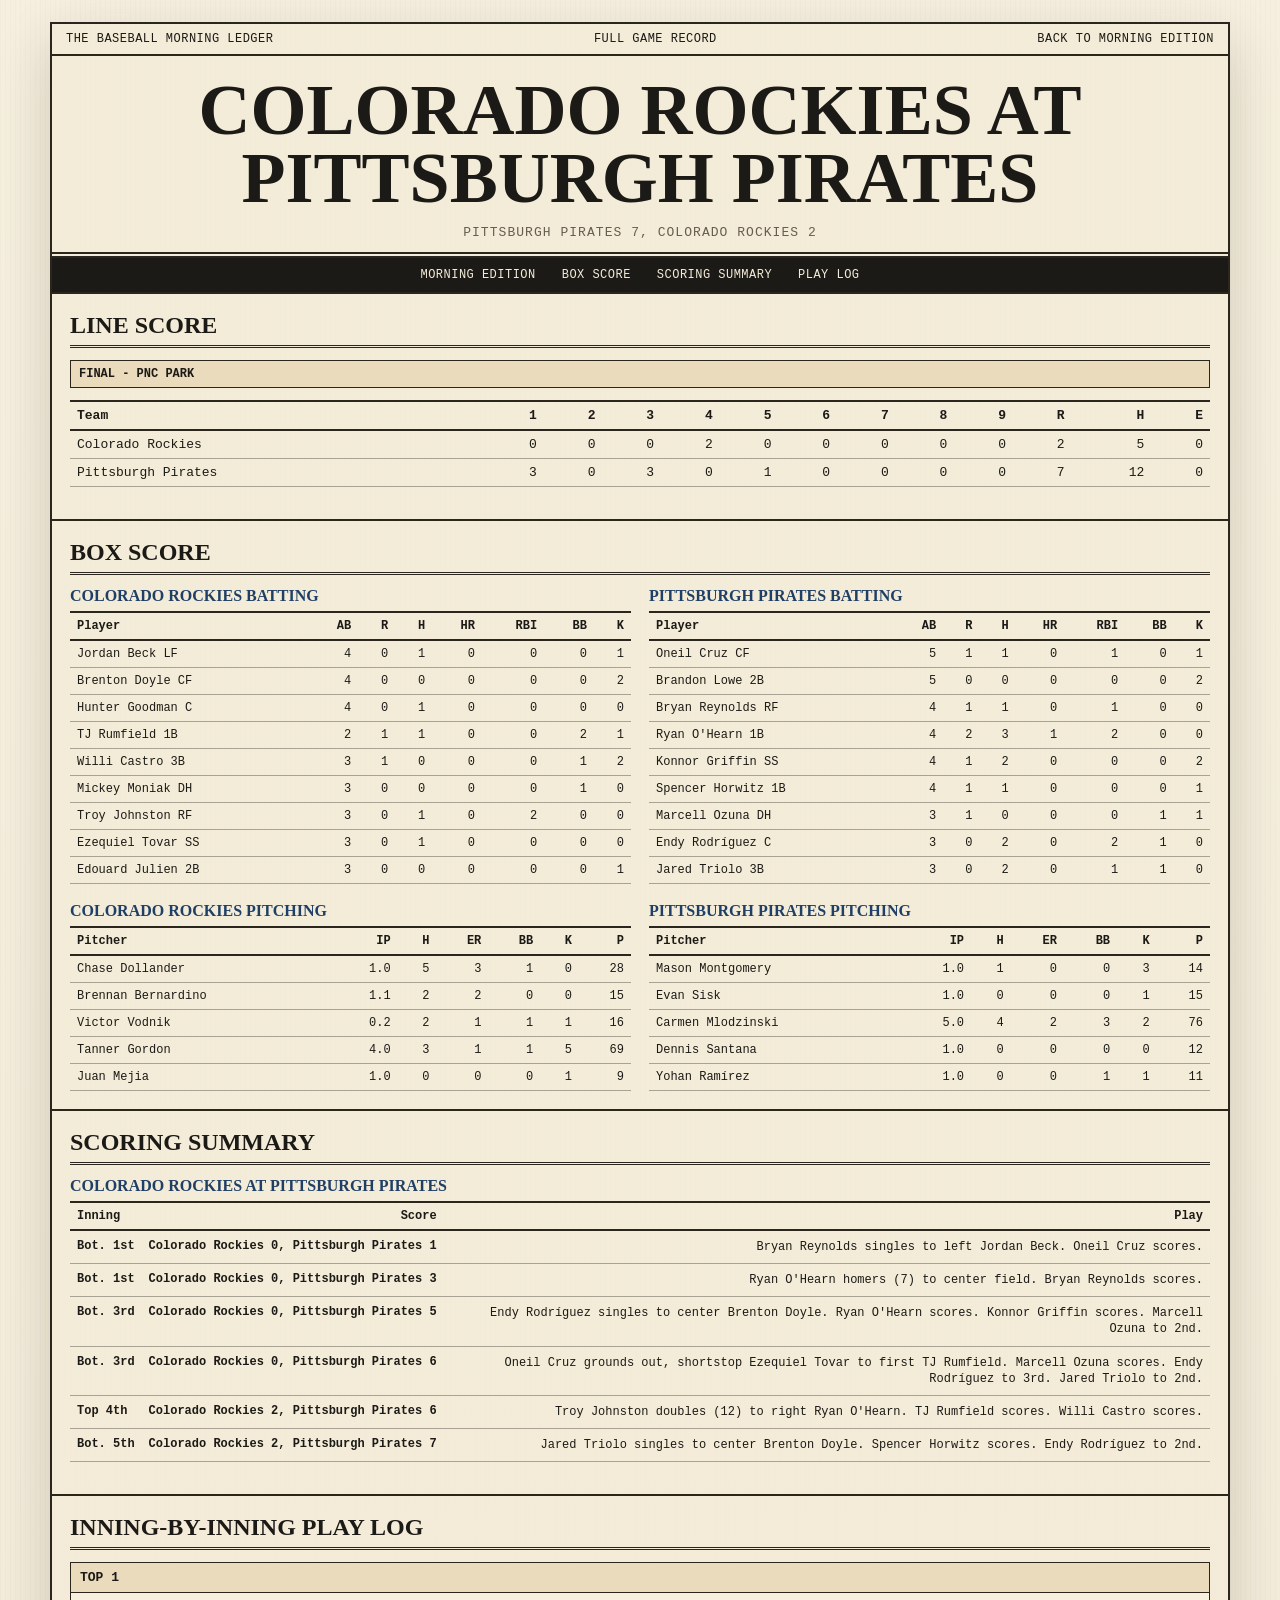
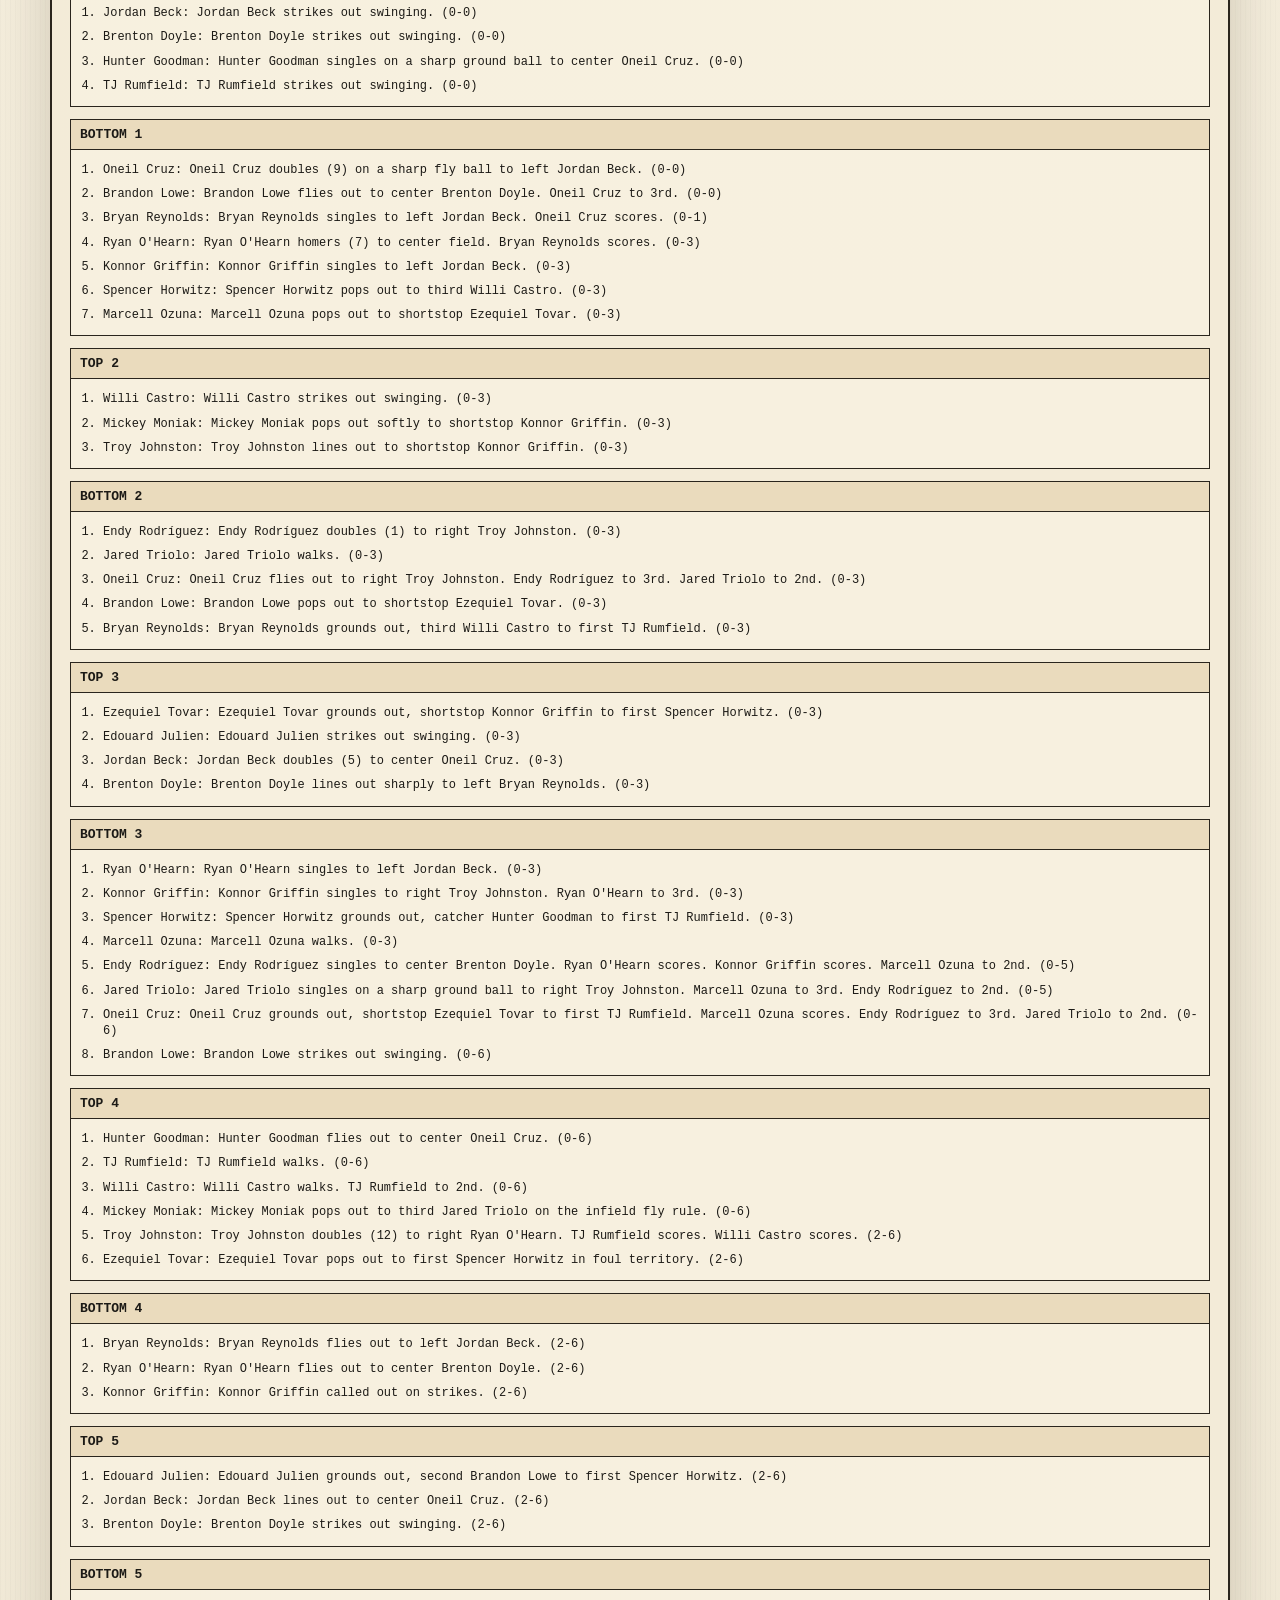
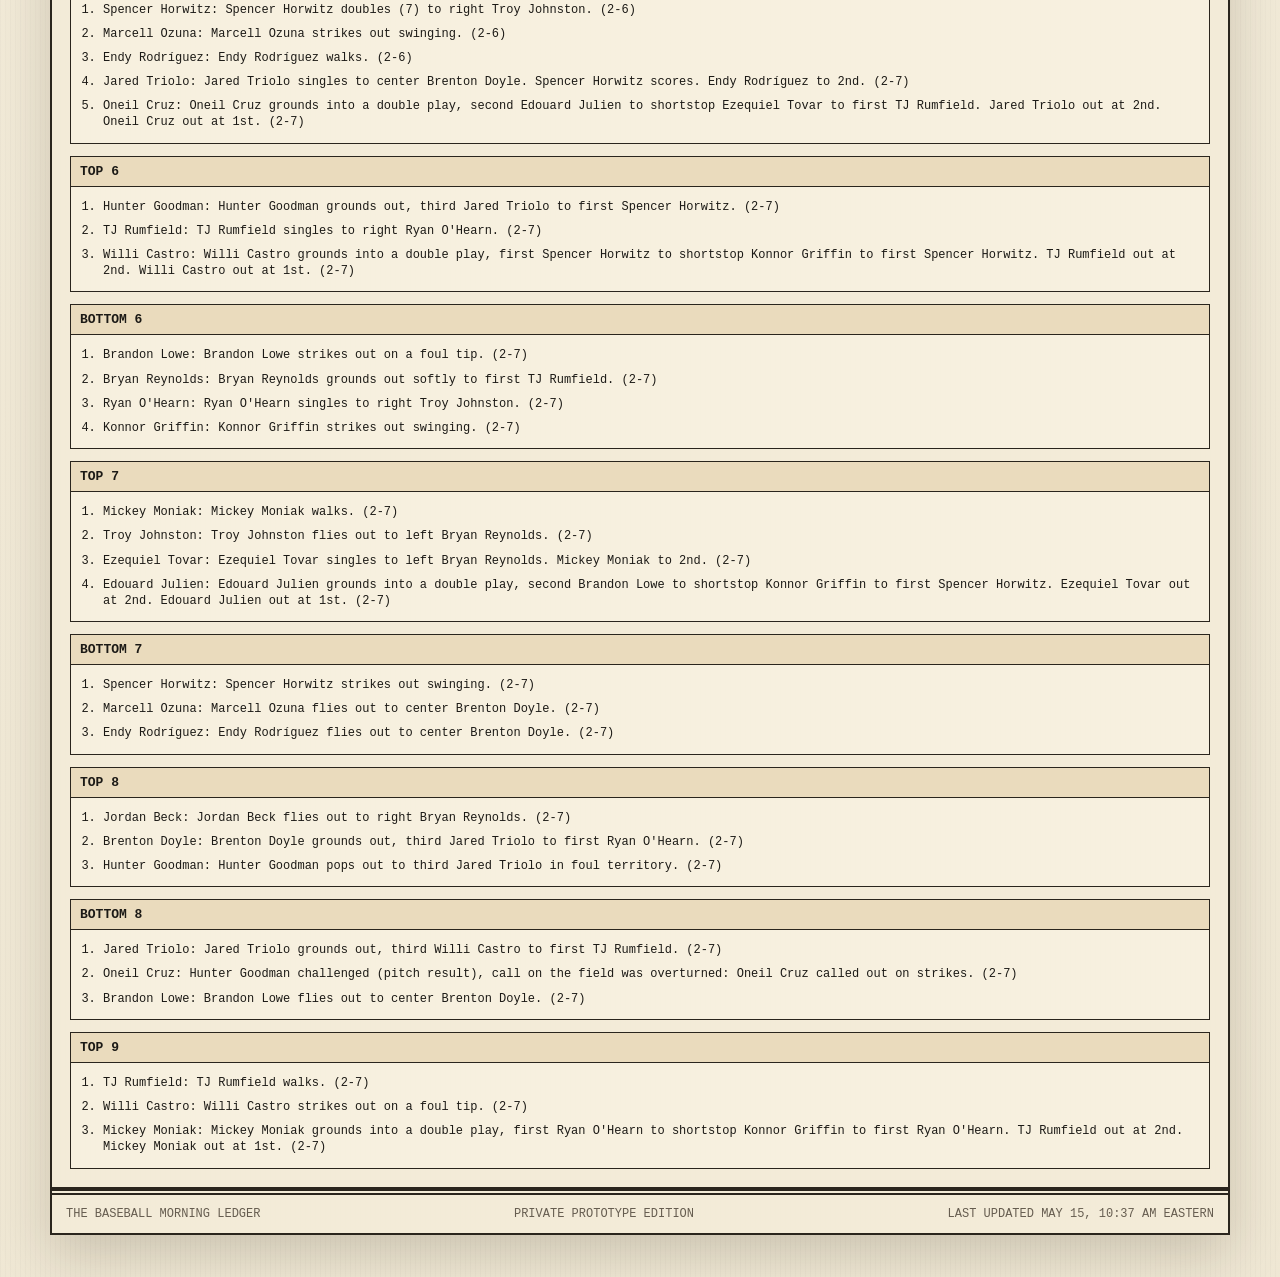
==== game.html @ 2b3b8a4a "Add Netlify publish config Add Netlify publish config" ====
<!doctype html>
<html lang="en">
  <head>
    <meta charset="utf-8">
    <meta name="viewport" content="width=device-width, initial-scale=1">
    <title>Full Game Record - The Baseball Morning Ledger</title>
    <link rel="stylesheet" href="ledger.css">
  </head>
  <body>
    <main id="top" class="page">
      <div class="edition-bar">
        <span>The Baseball Morning Ledger</span>
        <span>Full Game Record</span>
        <span><a href="index.html">Back To Morning Edition</a></span>
      </div>

      <header class="masthead">
        <h1 id="game-title">Full Game Record</h1>
        <div class="tagline">
          <span id="game-subtitle">Full box score and scoring log</span>
        </div>
      </header>

      <nav class="nav" aria-label="Game navigation">
        <a href="index.html">Morning Edition</a>
        <a href="#box-score">Box Score</a>
        <a href="#scoring-summary">Scoring Summary</a>
        <a href="#play-log">Play Log</a>
      </nav>

      <section class="scoreboard-section">
        <h2 class="section-title">Line Score</h2>
        <p id="game-status" class="selected-game-label">Loading game...</p>
        <table id="game-line-score" class="line-score" aria-label="Game line score"></table>
      </section>

      <div class="content-grid">
        <section id="box-score">
          <h2 class="section-title">Box Score</h2>
          <div class="team-box-grid">
            <table id="game-away-batting" class="data-table"></table>
            <table id="game-home-batting" class="data-table"></table>
            <table id="game-away-pitching" class="data-table"></table>
            <table id="game-home-pitching" class="data-table"></table>
          </div>
        </section>
      </div>

      <div class="morning-grid">
        <section class="full-span">
          <h2 id="scoring-summary" class="section-title">Scoring Summary</h2>
          <table id="game-scoring-summary" class="data-table scoring-log"></table>
        </section>
      </div>

      <div class="morning-grid">
        <section class="full-span">
          <h2 id="play-log" class="section-title">Inning-By-Inning Play Log</h2>
          <div id="game-play-log" class="play-log"></div>
        </section>
      </div>

      <footer class="footer">
        <span>The Baseball Morning Ledger</span>
        <span>Private prototype edition</span>
        <span id="last-updated">No official league affiliation</span>
      </footer>
    </main>

    <script src="data/yesterday-data.js"></script>
    <script src="game-ledger.js"></script>
  </body>
</html>
---- ledger.css ----
:root {
  --paper: #f4ecd8;
  --paper-deep: #eadbbd;
  --ink: #1c1a16;
  --muted: #665d50;
  --rule: #2a251d;
  --red: #9b2d22;
  --blue: #1f3f66;
}

* {
  box-sizing: border-box;
}

body {
  margin: 0;
  color: var(--ink);
  background:
    linear-gradient(rgba(255,255,255,0.18), rgba(0,0,0,0.02)),
    repeating-linear-gradient(90deg, rgba(0,0,0,0.018) 0 1px, transparent 1px 5px),
    var(--paper);
  font-family: Georgia, "Times New Roman", serif;
}

a {
  color: inherit;
  text-decoration: none;
}

.page {
  width: min(1180px, calc(100% - 28px));
  margin: 22px auto 42px;
  border: 2px solid var(--rule);
  background: rgba(244, 236, 216, 0.92);
  box-shadow: 0 20px 50px rgba(38, 28, 13, 0.18);
}

.edition-bar,
.nav {
  display: flex;
  justify-content: space-between;
  gap: 12px;
  padding: 8px 14px;
  border-bottom: 2px solid var(--rule);
  font-family: "Courier New", monospace;
  font-size: 12px;
  letter-spacing: 0.04em;
  text-transform: uppercase;
}

.masthead {
  padding: 20px 16px 12px;
  text-align: center;
  border-bottom: 6px double var(--rule);
}

h1 {
  margin: 0;
  font-size: clamp(34px, 6vw, 72px);
  line-height: 0.95;
  letter-spacing: 0;
  text-transform: uppercase;
}

.tagline {
  display: flex;
  justify-content: center;
  margin-top: 12px;
  color: var(--muted);
  font-family: "Courier New", monospace;
  font-size: 13px;
  letter-spacing: 0.08em;
  text-transform: uppercase;
}

.nav {
  justify-content: center;
  flex-wrap: wrap;
  background: var(--ink);
  color: var(--paper);
}

.nav a {
  padding: 2px 7px;
}

.scoreboard-section,
.content-grid,
.morning-grid {
  padding: 18px;
  border-bottom: 2px solid var(--rule);
}

.content-grid,
.morning-grid {
  display: grid;
  grid-template-columns: 1fr;
  gap: 18px;
}

.team-box-grid {
  display: grid;
  grid-template-columns: 1fr 1fr;
  gap: 18px;
  align-items: start;
}

.team-box-grid .data-table {
  margin-bottom: 0;
  min-width: 0;
}

.full-span {
  grid-column: 1 / -1;
}

.section-title {
  margin: 0 0 12px;
  padding-bottom: 6px;
  border-bottom: 3px double var(--rule);
  font-size: 24px;
  text-transform: uppercase;
}

.selected-game-label {
  margin: 0 0 12px;
  padding: 6px 8px;
  border: 1px solid var(--rule);
  background: var(--paper-deep);
  font-family: "Courier New", monospace;
  font-size: 12px;
  font-weight: 700;
  text-transform: uppercase;
}

.line-score,
.data-table {
  width: 100%;
  border-collapse: collapse;
  margin: 0 0 14px;
  font-family: "Courier New", monospace;
  font-size: 12px;
}

.line-score {
  font-size: 13px;
}

th,
td {
  padding: 6px 7px;
  border-bottom: 1px solid rgba(28, 26, 22, 0.35);
  text-align: right;
  white-space: nowrap;
}

th:first-child,
td:first-child {
  text-align: left;
}

th {
  border-top: 2px solid var(--rule);
  border-bottom: 2px solid var(--rule);
  font-weight: 700;
}

.data-table caption {
  padding: 0 0 6px;
  text-align: left;
  color: var(--blue);
  font-family: Georgia, "Times New Roman", serif;
  font-size: 16px;
  font-weight: 700;
  text-transform: uppercase;
}

.summary-play {
  line-height: 1.35;
  white-space: normal;
}

.scoring-log td {
  vertical-align: top;
  padding-top: 8px;
  padding-bottom: 8px;
}

.scoring-log td:first-child,
.scoring-log td:nth-child(2) {
  font-weight: 700;
}

.play-log {
  display: grid;
  gap: 12px;
}

.play-half {
  border: 1px solid var(--rule);
  background: rgba(255, 251, 239, 0.28);
}

.play-half h3 {
  margin: 0;
  padding: 7px 9px;
  border-bottom: 1px solid var(--rule);
  background: var(--paper-deep);
  font-family: "Courier New", monospace;
  font-size: 13px;
  text-transform: uppercase;
}

.play-half ol {
  margin: 0;
  padding: 8px 8px 8px 32px;
  font-family: "Courier New", monospace;
  font-size: 12px;
}

.play-half li {
  padding: 4px 0;
  line-height: 1.35;
  white-space: normal;
}

.footer {
  display: flex;
  justify-content: space-between;
  gap: 12px;
  padding: 12px 14px;
  border-top: 6px double var(--rule);
  color: var(--muted);
  font-family: "Courier New", monospace;
  font-size: 12px;
  text-transform: uppercase;
}

.leader-controls {
  display: flex;
  gap: 18px;
  margin-bottom: 12px;
  border-bottom: 2px solid var(--rule);
  font-family: "Courier New", monospace;
  text-transform: uppercase;
}

.leader-tab,
.sortable-heading {
  appearance: none;
  border: 0;
  background: transparent;
  color: inherit;
  font: inherit;
  cursor: pointer;
}

.leader-tab {
  padding: 0 0 6px;
  color: var(--muted);
  font-weight: 700;
}

.leader-tab.active {
  color: var(--ink);
  border-bottom: 4px solid var(--rule);
}

.sortable-heading {
  width: 100%;
  padding: 0;
  text-align: inherit;
  font-weight: 700;
}

.leader-tab:hover,
.leader-tab:focus-visible,
.sortable-heading:hover,
.sortable-heading:focus-visible {
  color: var(--red);
  outline: 0;
}

@media (max-width: 560px) {
  .page {
    width: calc(100% - 14px);
    margin-top: 8px;
  }

  .edition-bar,
  .footer {
    flex-direction: column;
  }

  th,
  td {
    padding: 5px 4px;
    font-size: 10px;
  }

  .team-box-grid {
    grid-template-columns: 1fr;
  }
}
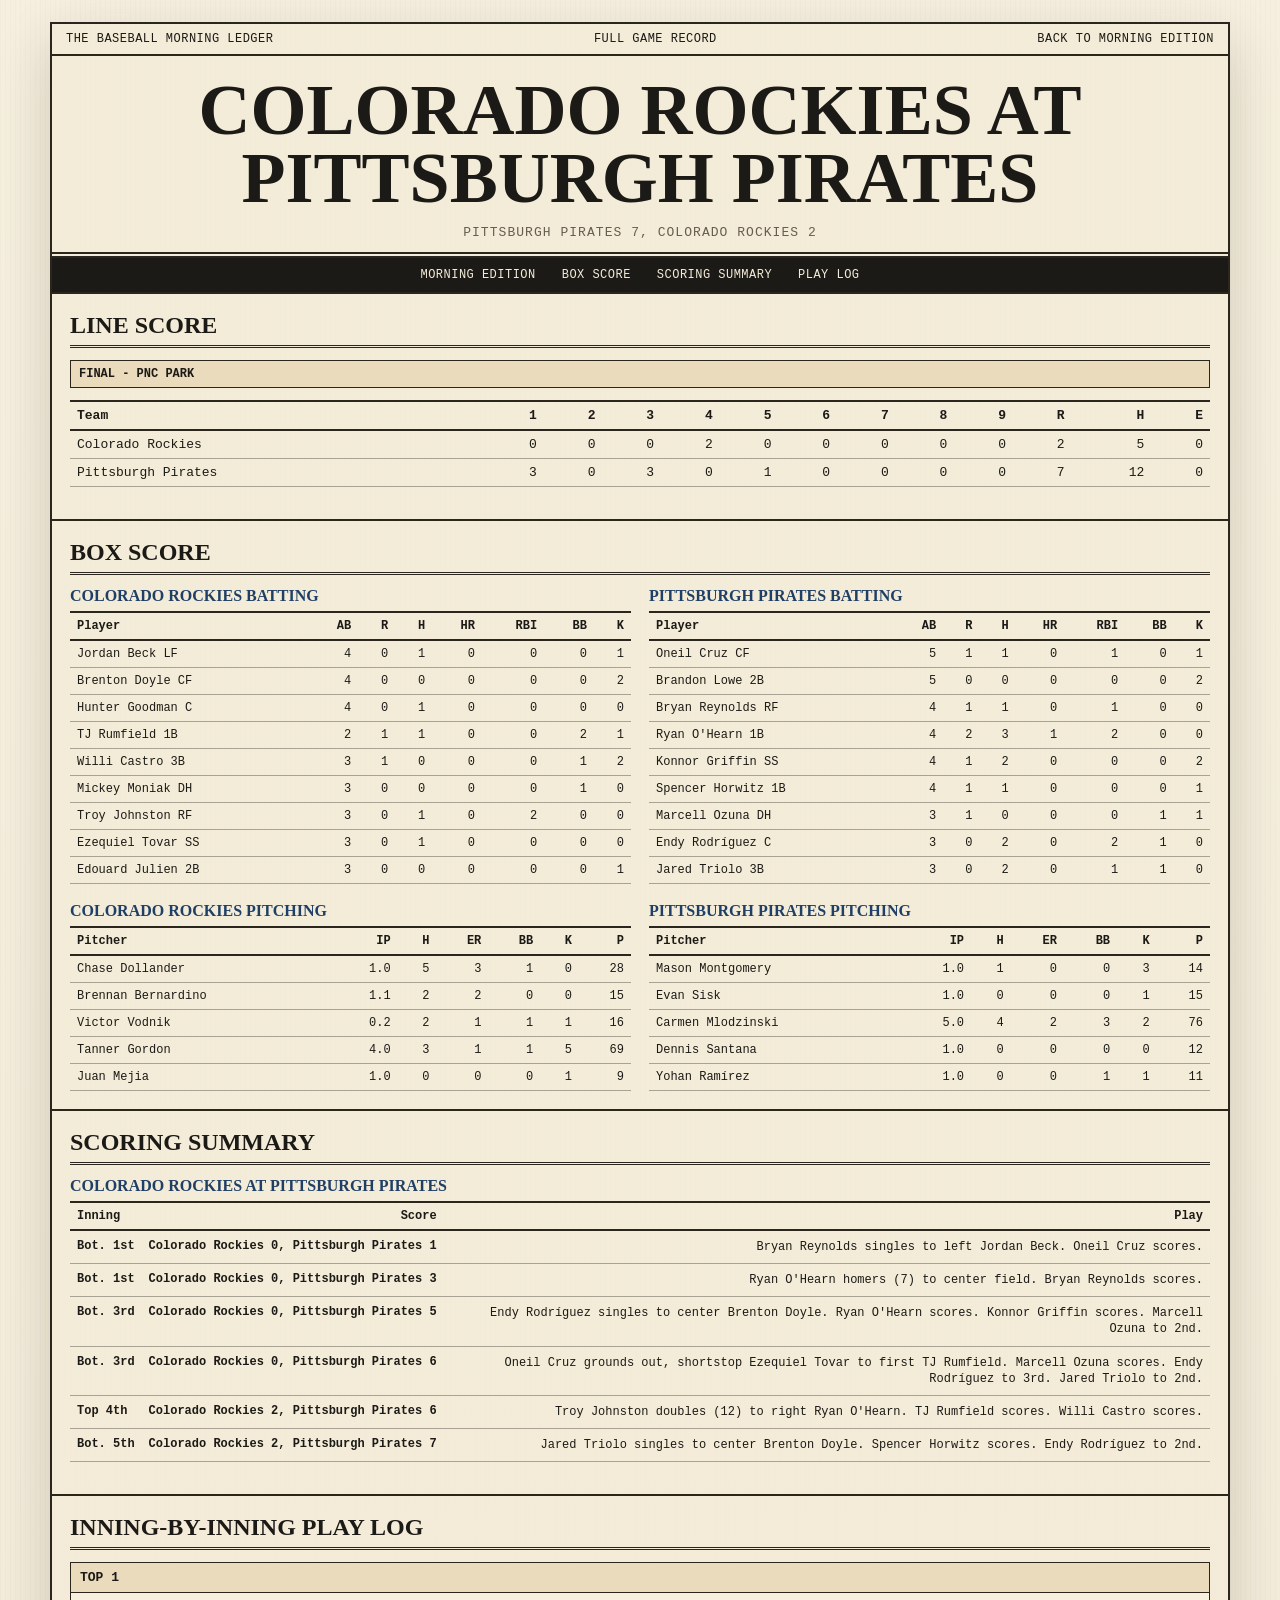
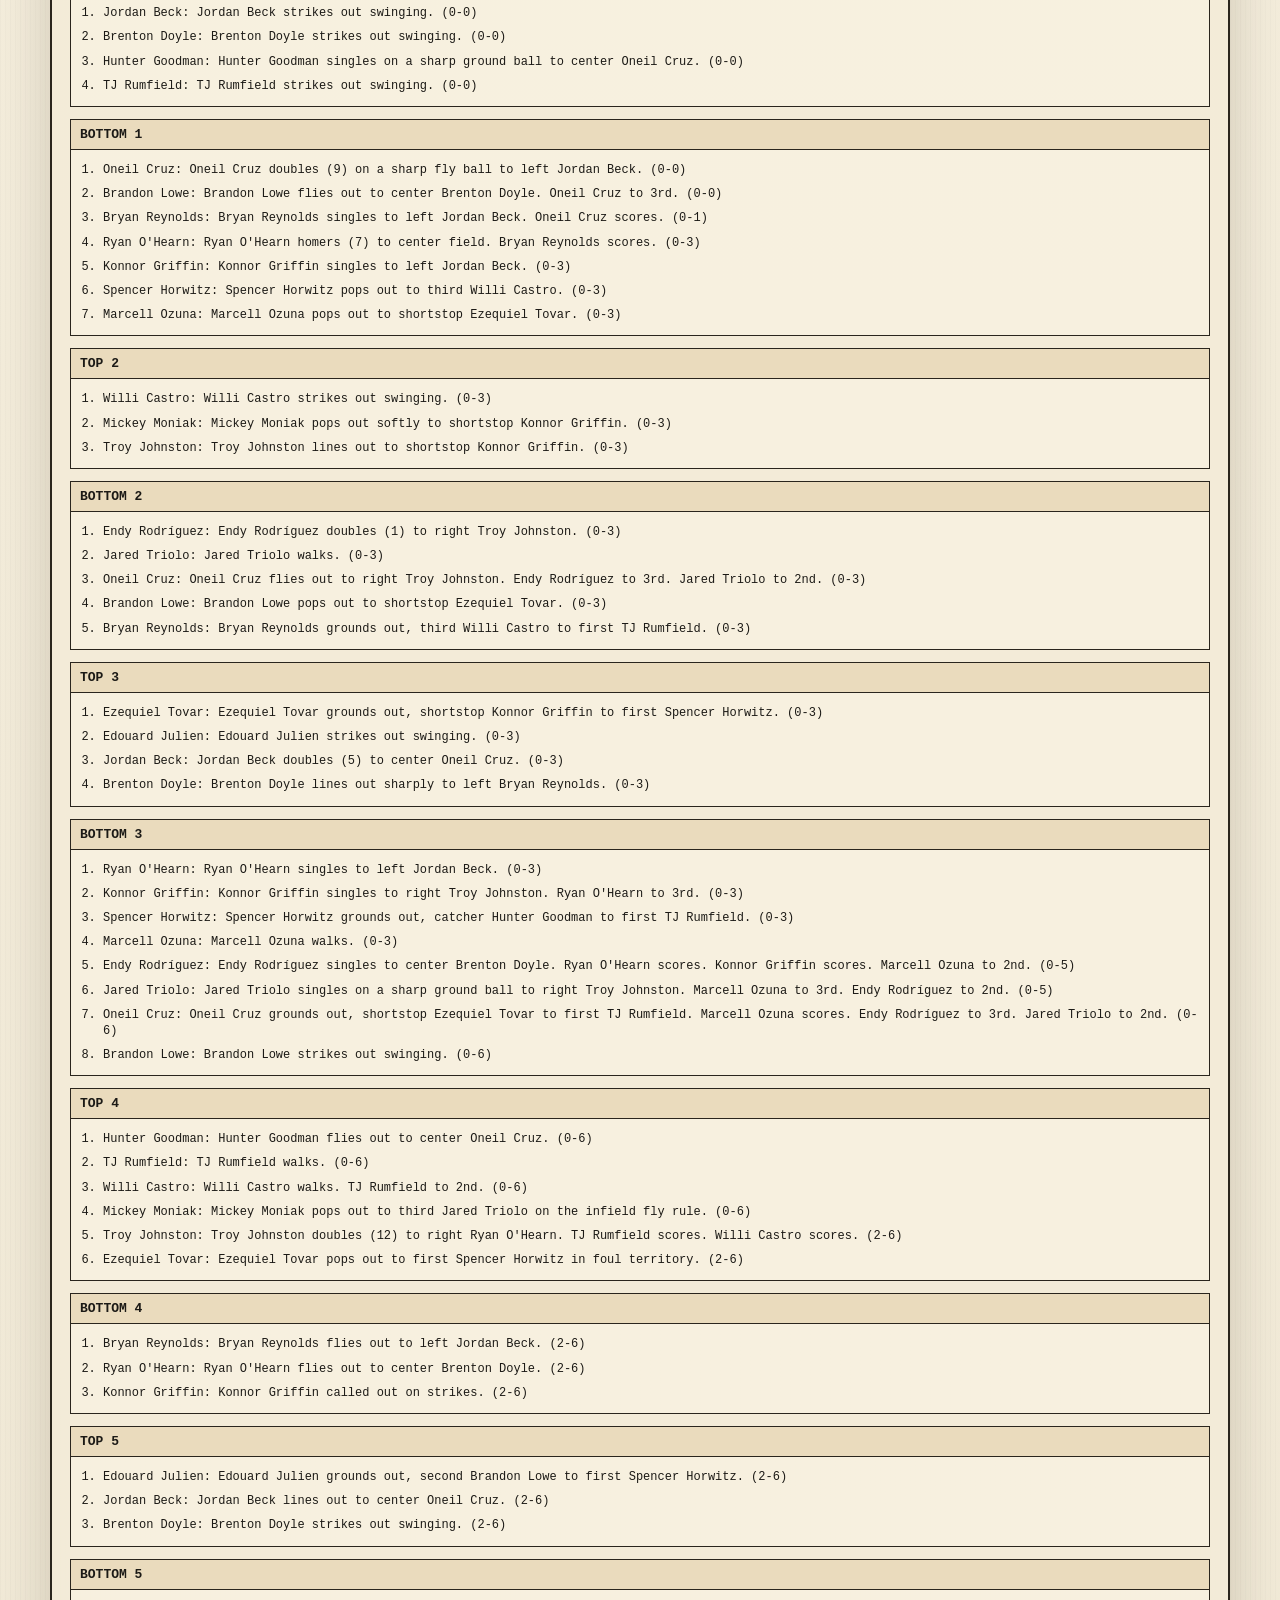
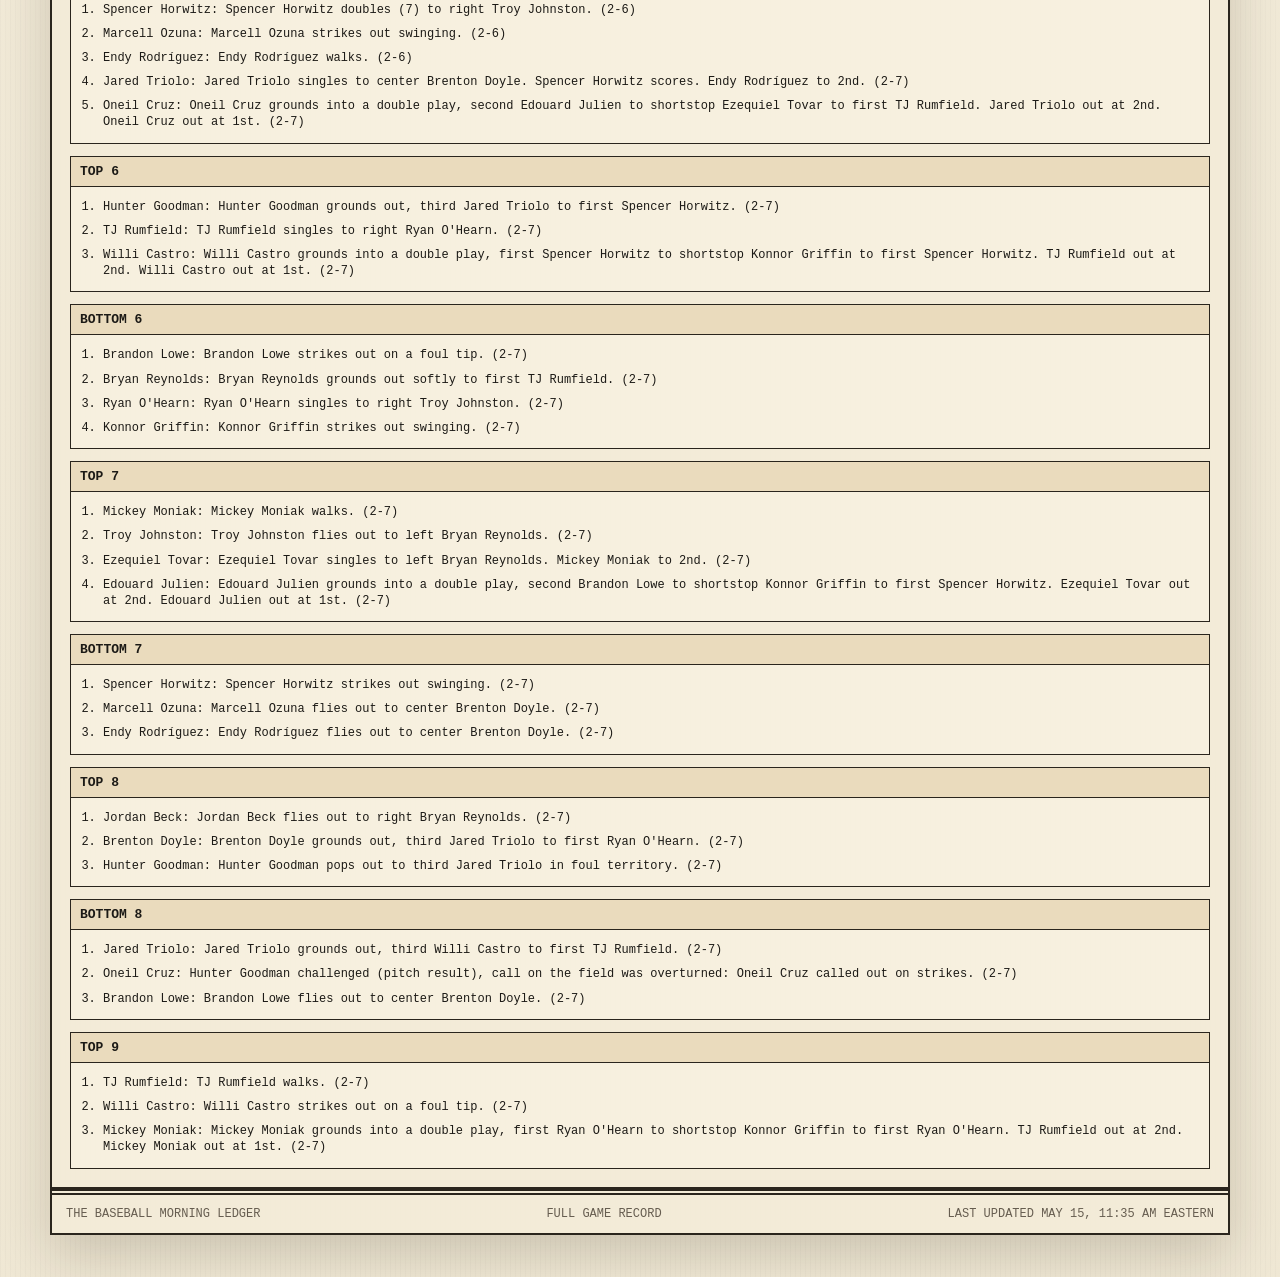
==== commit 0a42b66a: "Clean up public site labels" ====
--- a/game.html
+++ b/game.html
@@ -62,7 +62,7 @@
 
       <footer class="footer">
         <span>The Baseball Morning Ledger</span>
-        <span>Private prototype edition</span>
+        <span>Full Game Record</span>
         <span id="last-updated">No official league affiliation</span>
       </footer>
     </main>
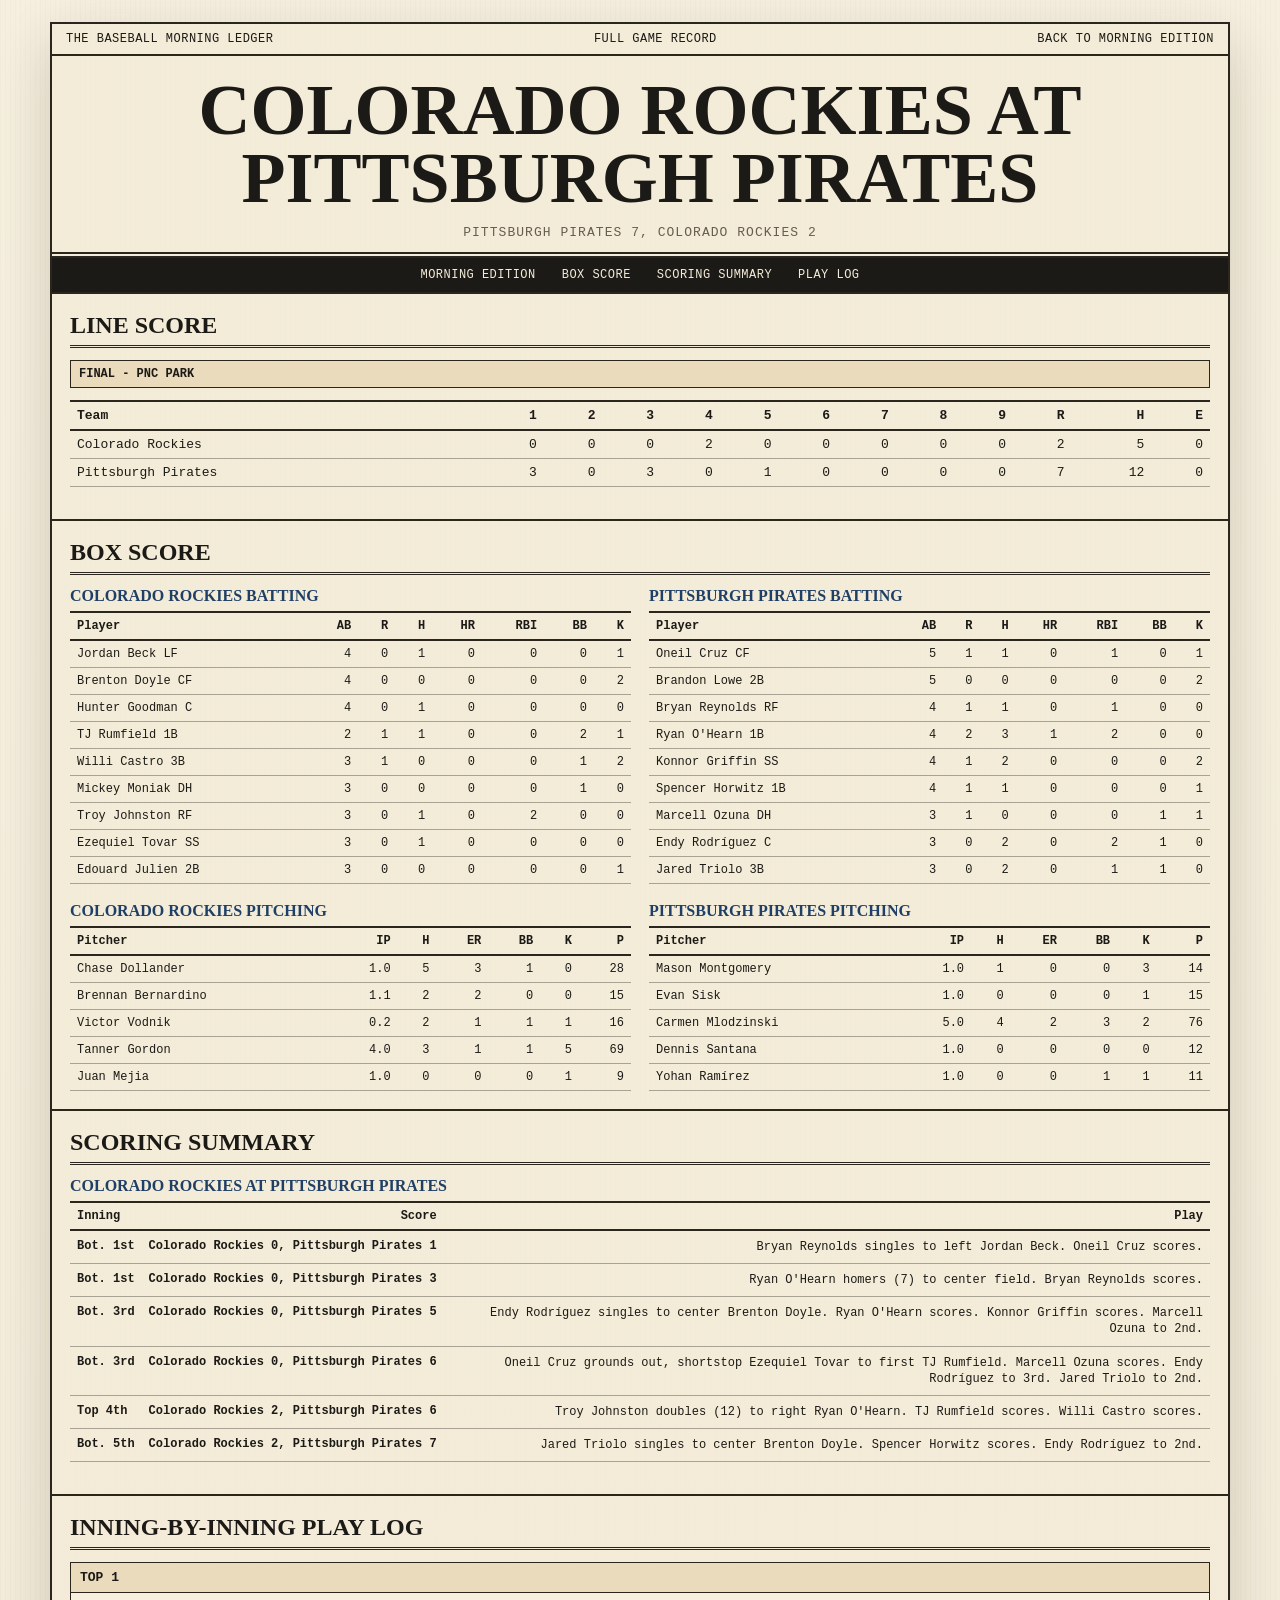
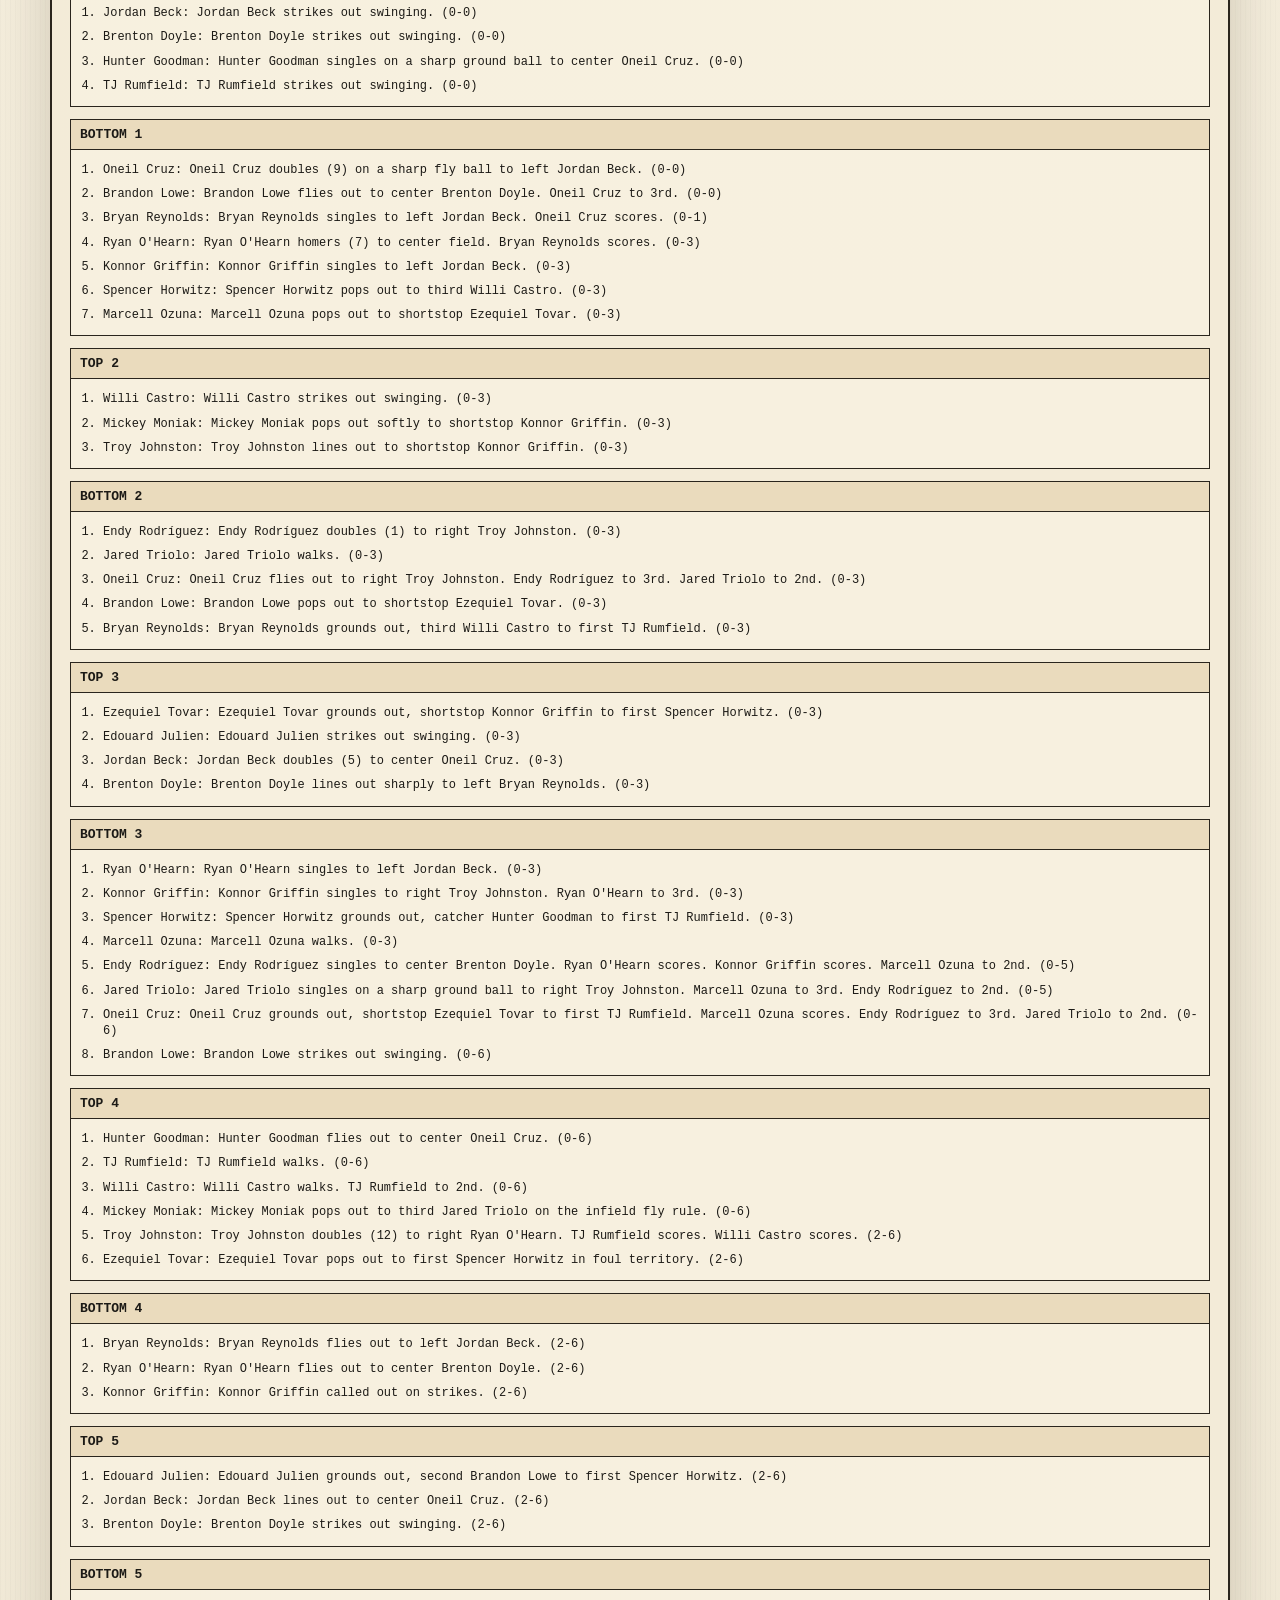
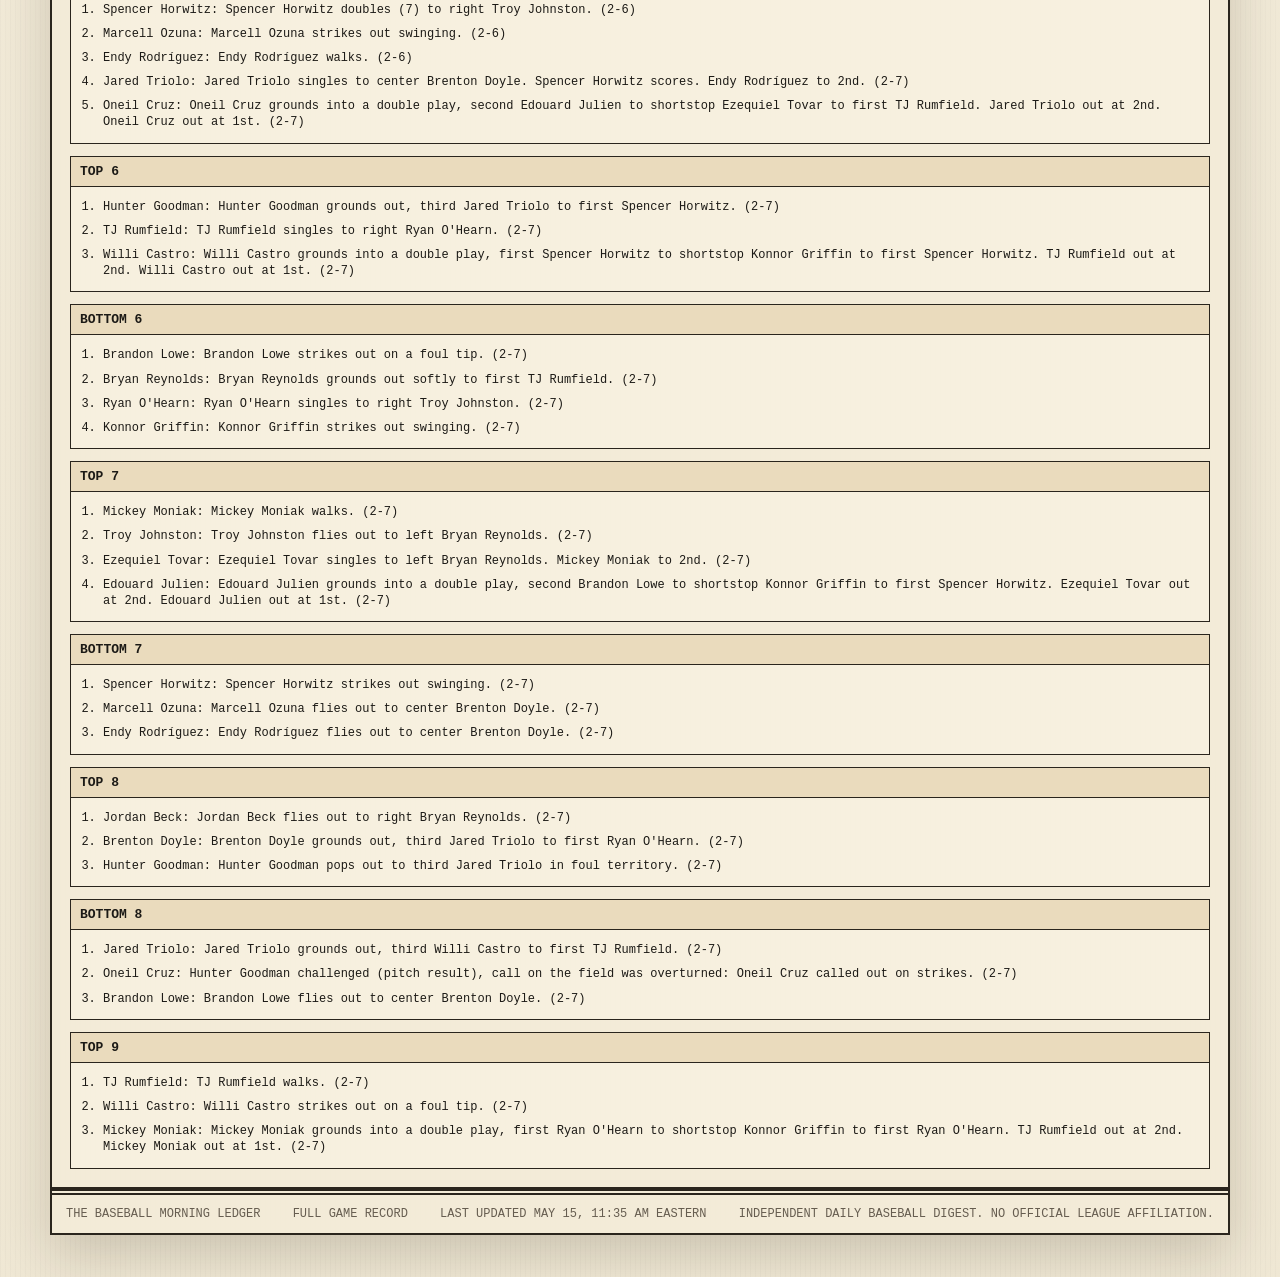
==== commit acb6cb8b: "Add independent footer note" ====
--- a/game.html
+++ b/game.html
@@ -4,6 +4,11 @@
     <meta charset="utf-8">
     <meta name="viewport" content="width=device-width, initial-scale=1">
     <title>Full Game Record - The Baseball Morning Ledger</title>
+    <meta name="description" content="Full game record with line score, box score, scoring summary, and inning-by-inning play log.">
+    <meta property="og:title" content="Full Game Record - The Baseball Morning Ledger">
+    <meta property="og:description" content="Line score, box score, scoring summary, and inning-by-inning play log.">
+    <meta property="og:type" content="website">
+    <link rel="icon" href="favicon.svg" type="image/svg+xml">
     <link rel="stylesheet" href="ledger.css">
   </head>
   <body>
@@ -64,6 +69,7 @@
         <span>The Baseball Morning Ledger</span>
         <span>Full Game Record</span>
         <span id="last-updated">No official league affiliation</span>
+        <span>Independent daily baseball digest. No official league affiliation.</span>
       </footer>
     </main>
 
--- a/ledger.css
+++ b/ledger.css
@@ -226,6 +226,7 @@
 
 .footer {
   display: flex;
+  flex-wrap: wrap;
   justify-content: space-between;
   gap: 12px;
   padding: 12px 14px;
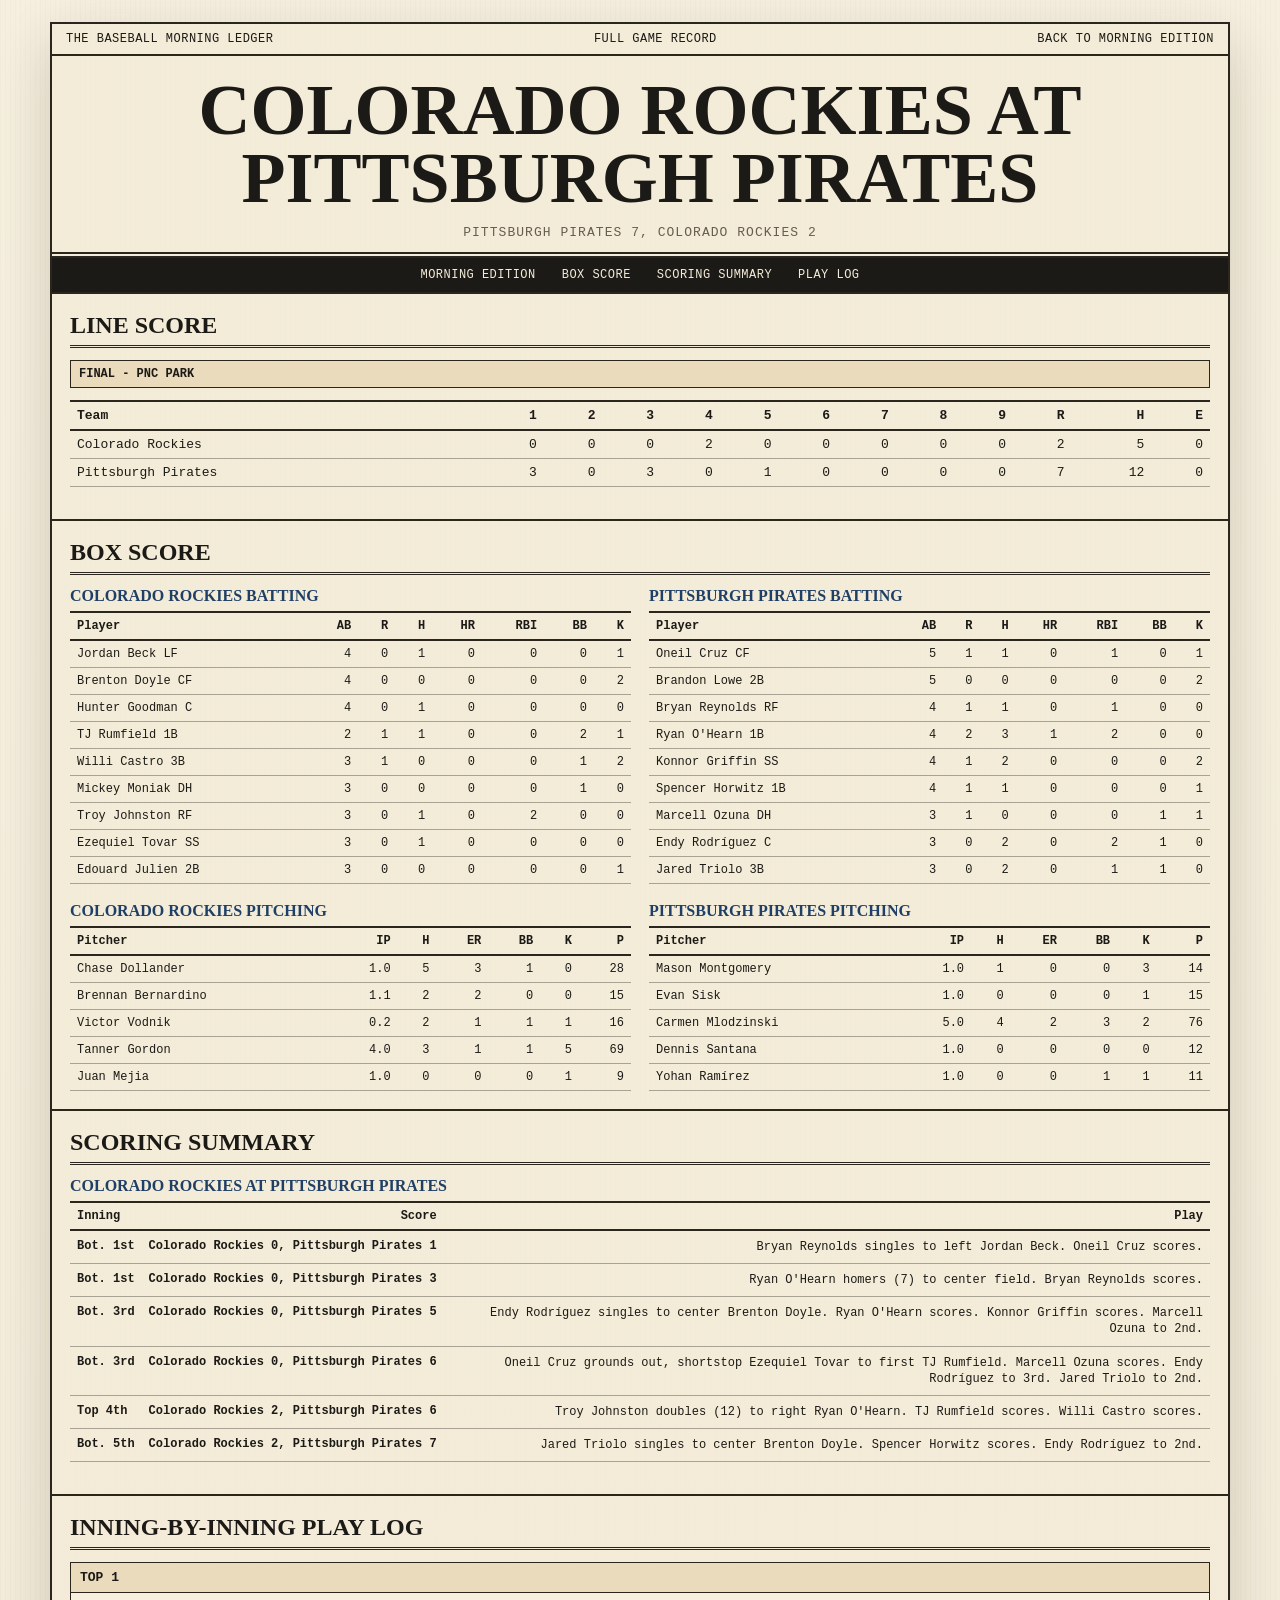
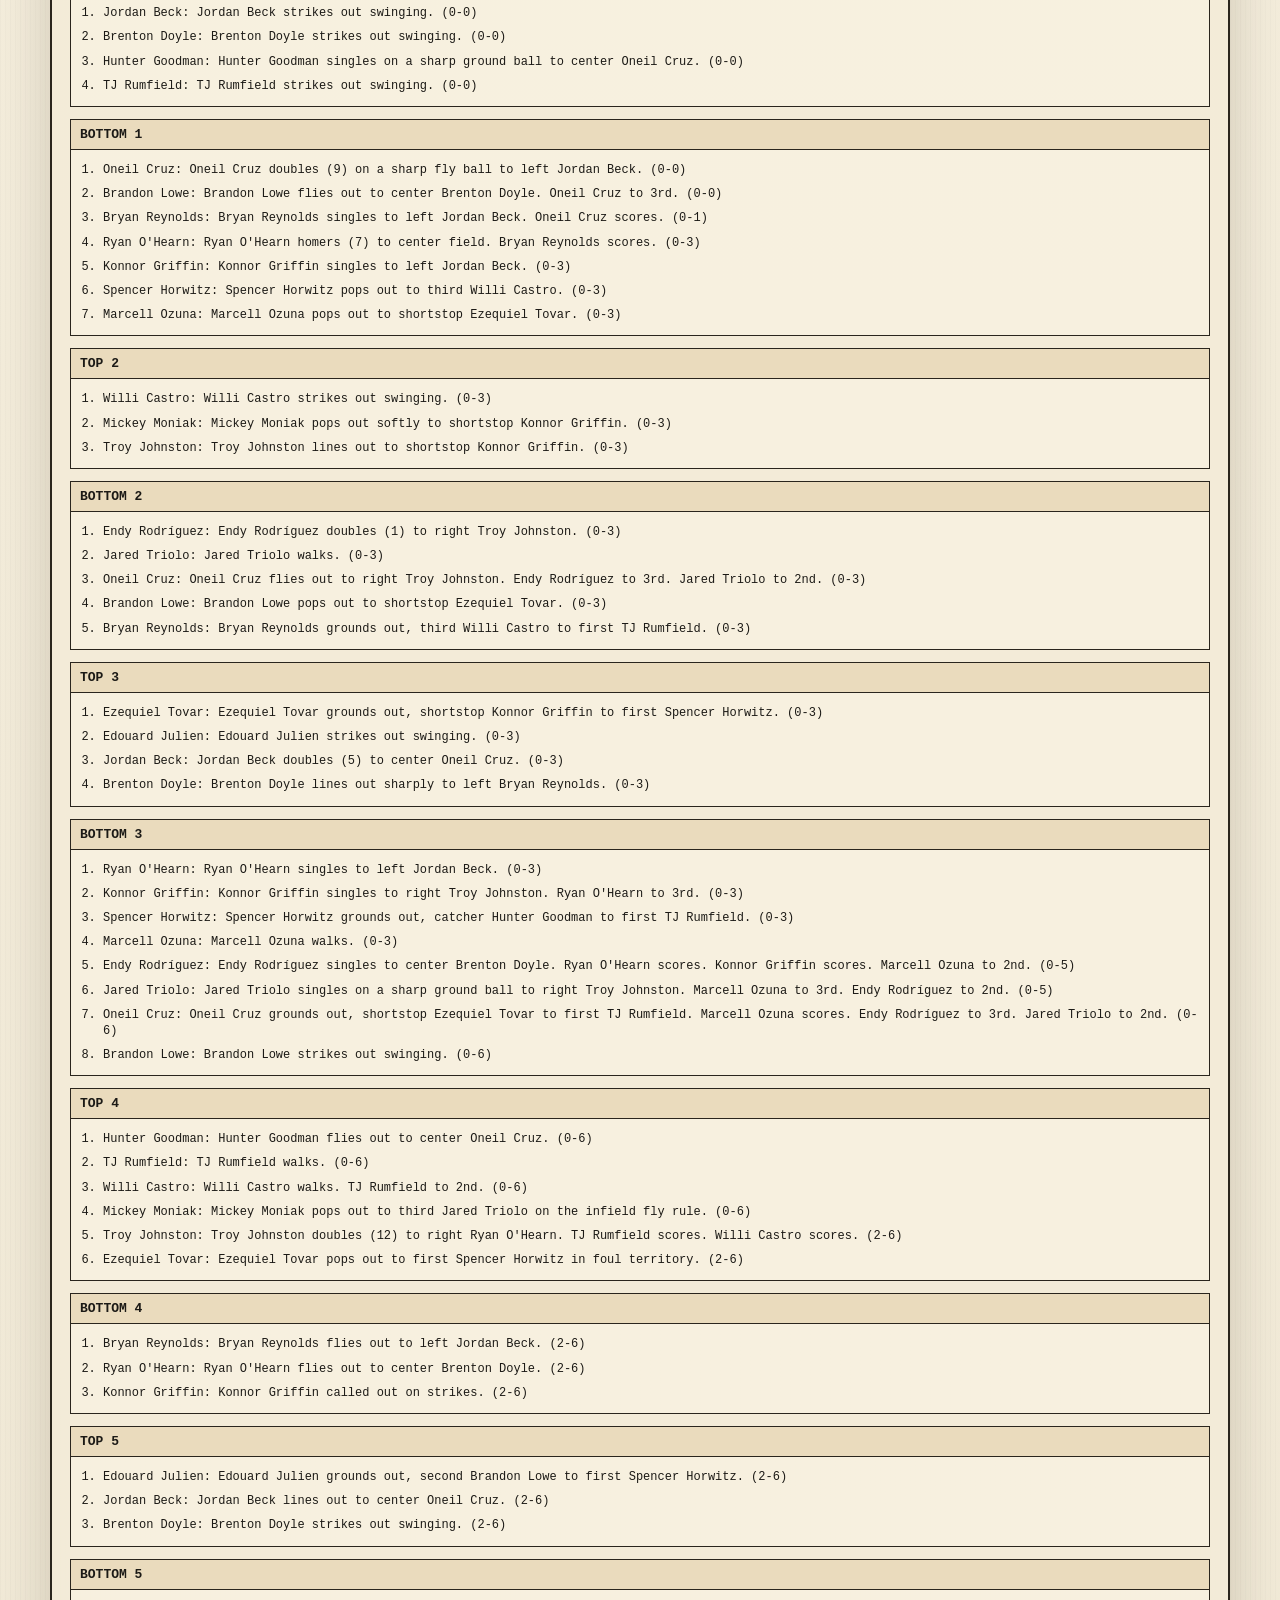
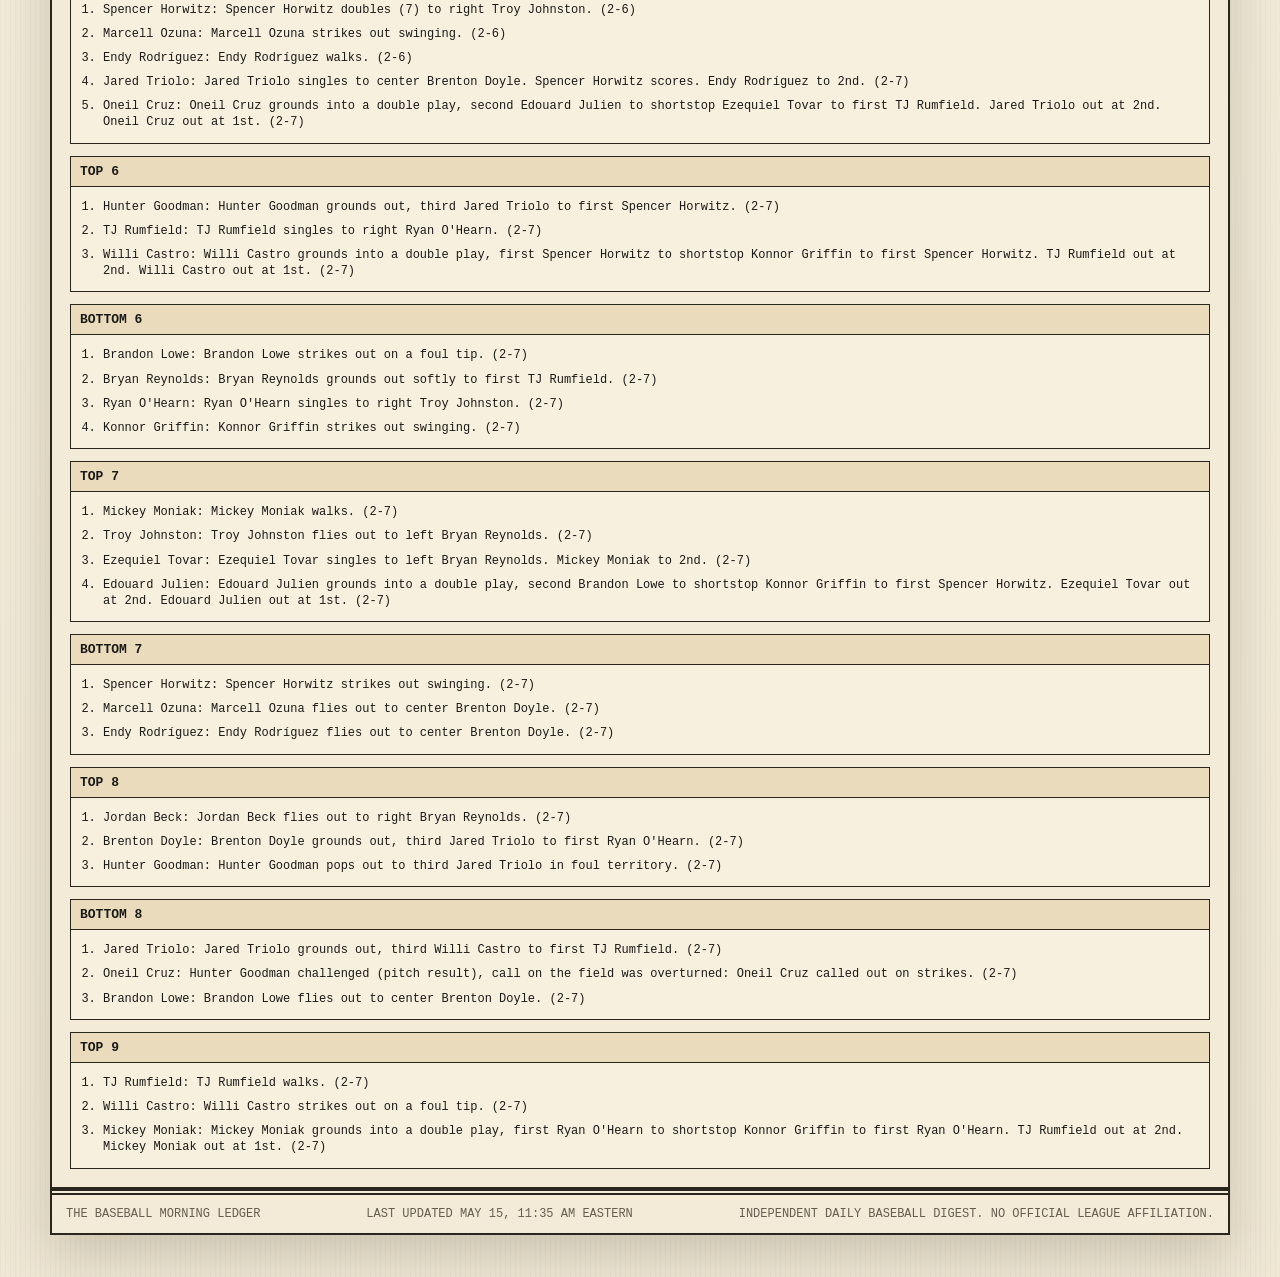
==== commit b819ab6f: "Clean up footer labels" ====
--- a/game.html
+++ b/game.html
@@ -67,7 +67,6 @@
 
       <footer class="footer">
         <span>The Baseball Morning Ledger</span>
-        <span>Full Game Record</span>
         <span id="last-updated">No official league affiliation</span>
         <span>Independent daily baseball digest. No official league affiliation.</span>
       </footer>
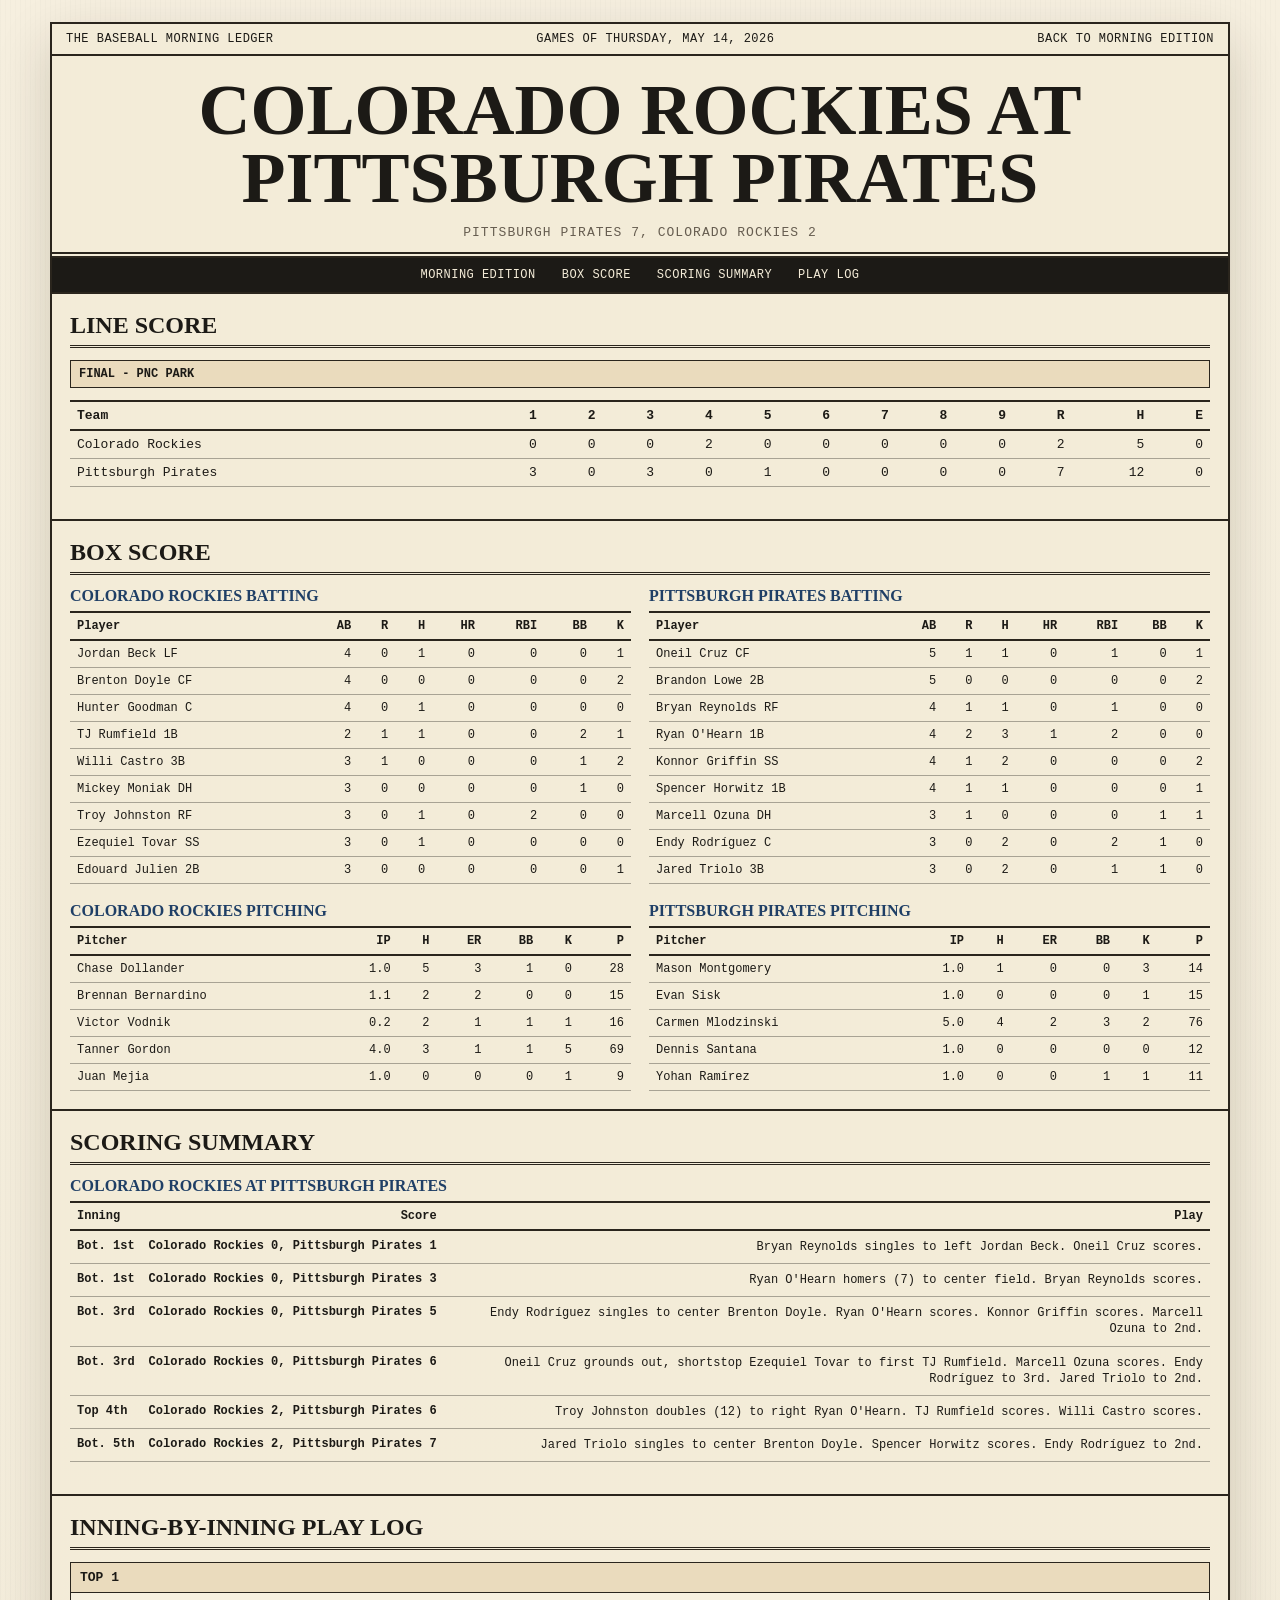
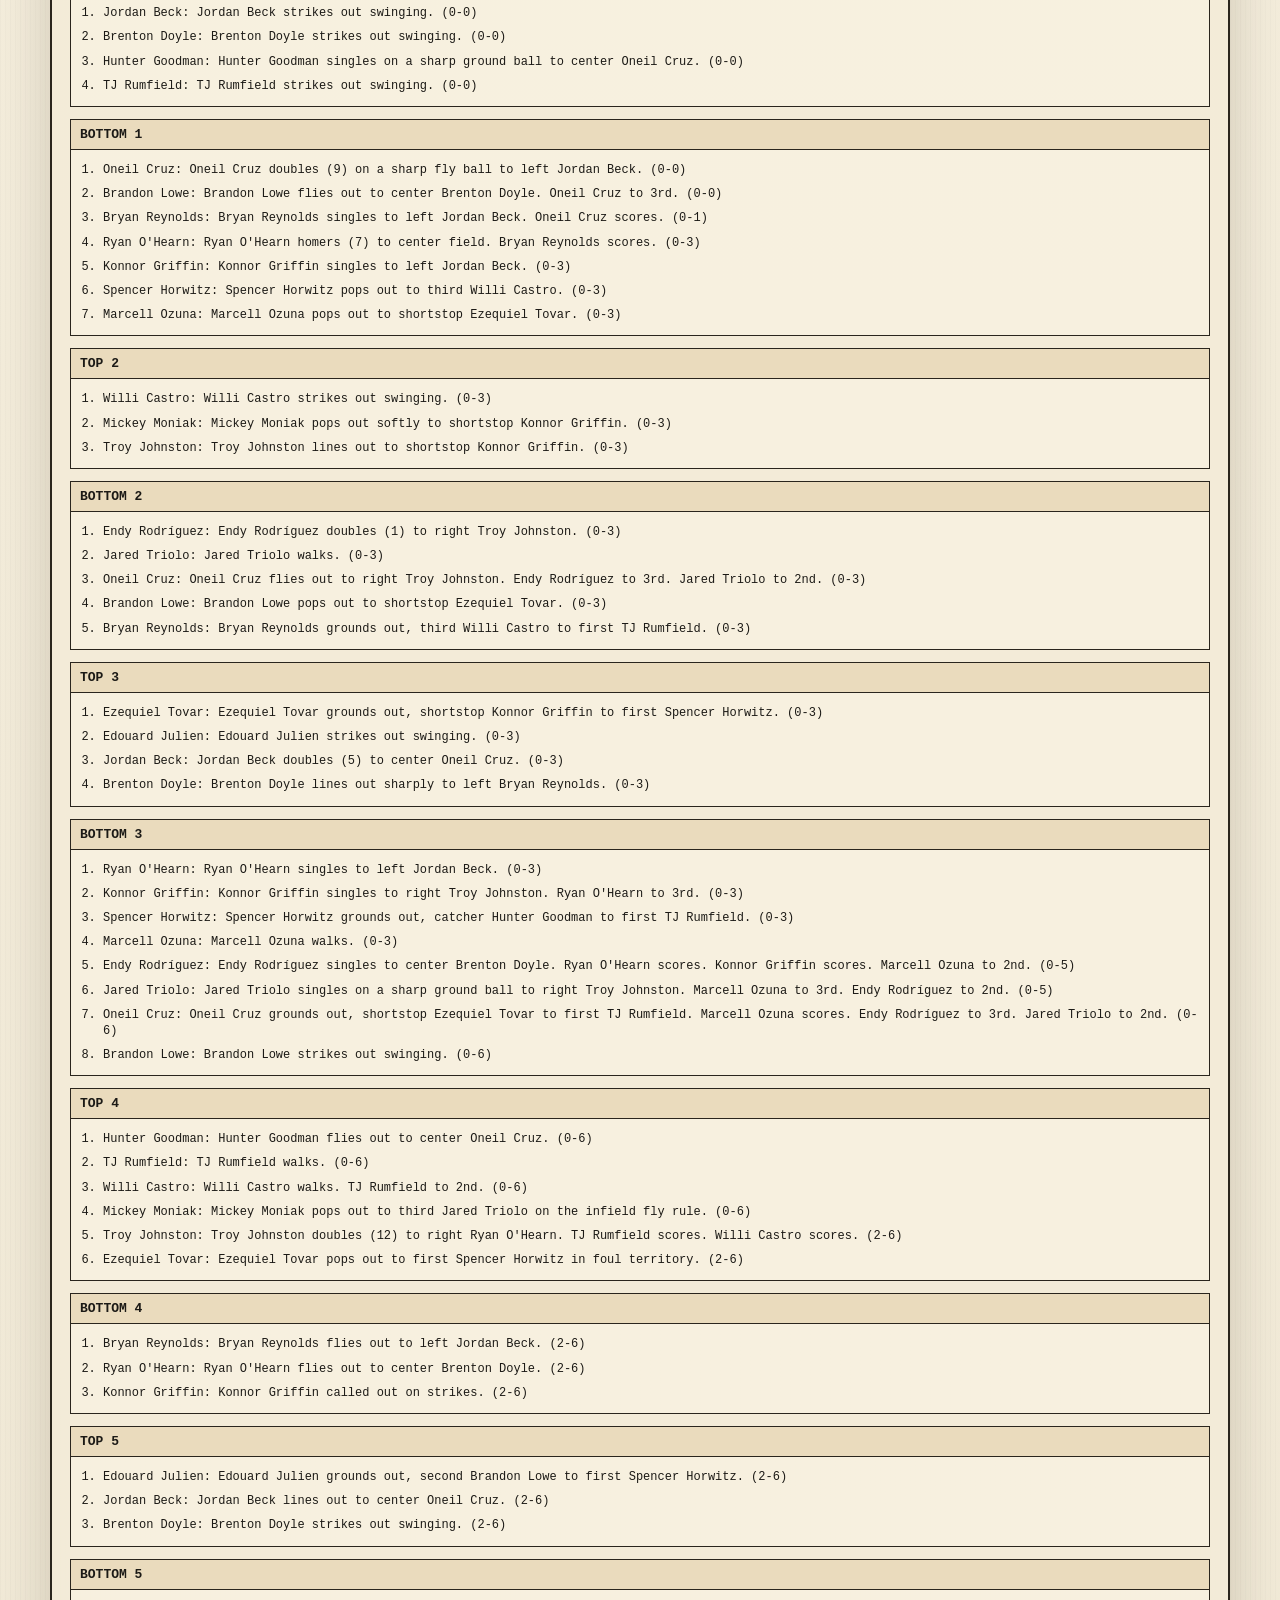
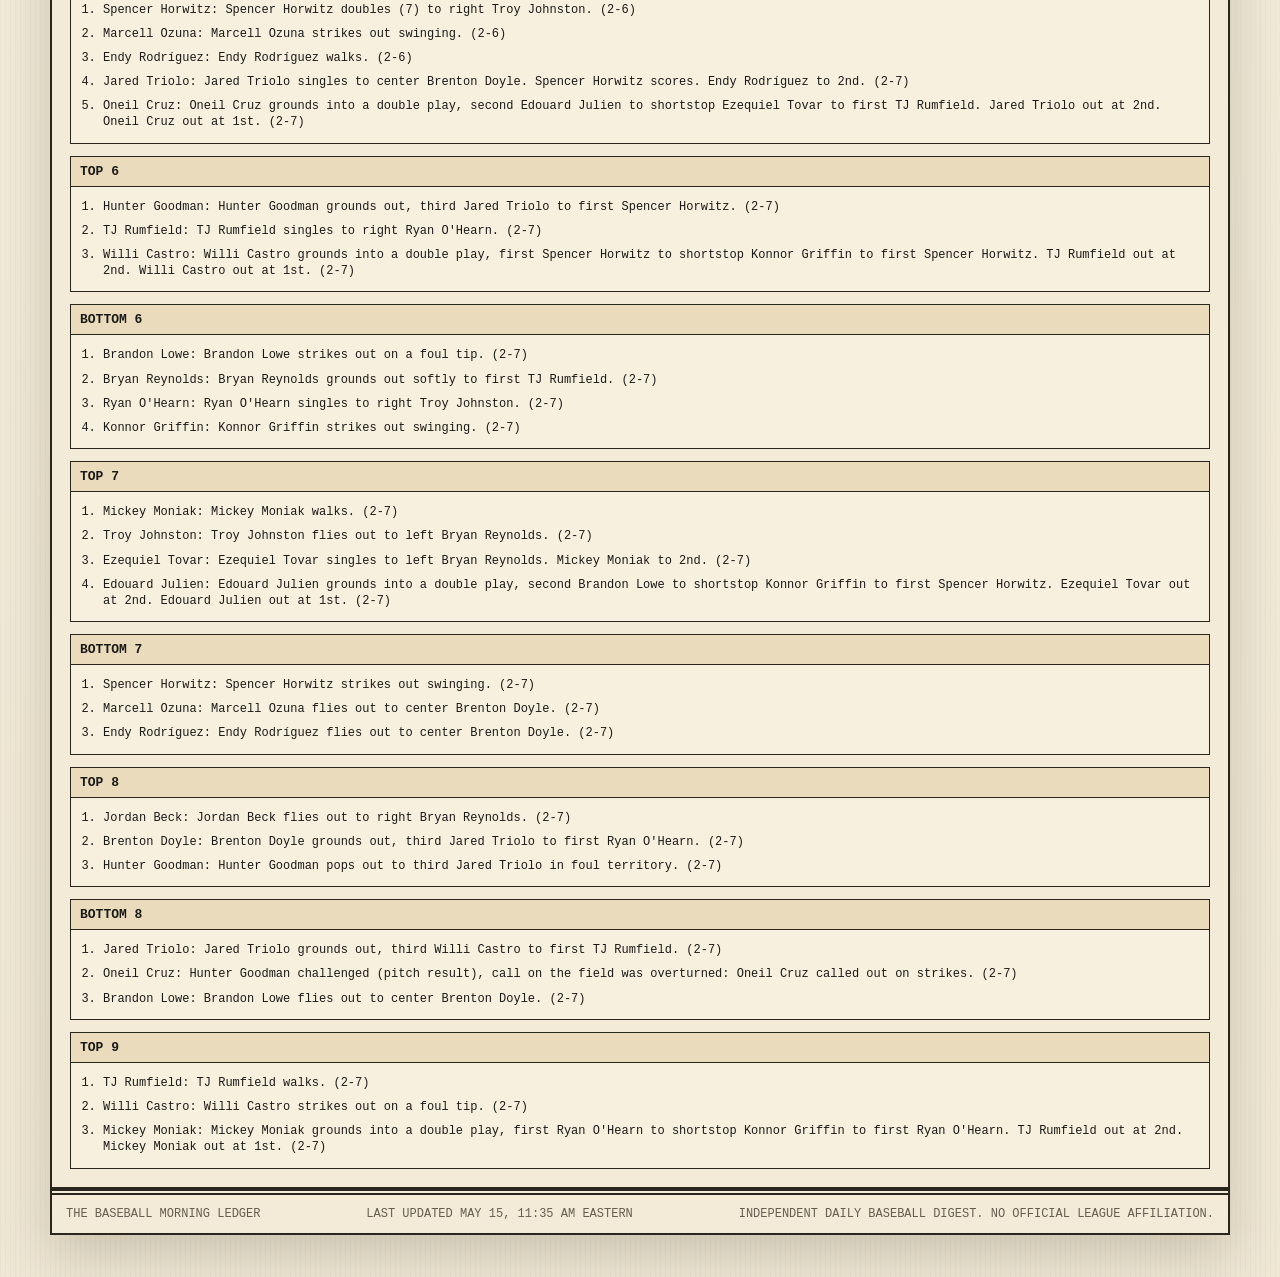
==== commit ee36fc83: "Social Preview image" ====
--- a/game.html
+++ b/game.html
@@ -8,6 +8,14 @@
     <meta property="og:title" content="Full Game Record - The Baseball Morning Ledger">
     <meta property="og:description" content="Line score, box score, scoring summary, and inning-by-inning play log.">
     <meta property="og:type" content="website">
+    <meta property="og:url" content="https://baseball-morning-ledger.netlify.app/game.html">
+    <meta property="og:image" content="https://baseball-morning-ledger.netlify.app/social-card.png">
+    <meta property="og:image:width" content="1200">
+    <meta property="og:image:height" content="630">
+    <meta name="twitter:card" content="summary_large_image">
+    <meta name="twitter:title" content="Full Game Record - The Baseball Morning Ledger">
+    <meta name="twitter:description" content="Line score, box score, scoring summary, and inning-by-inning play log.">
+    <meta name="twitter:image" content="https://baseball-morning-ledger.netlify.app/social-card.png">
     <link rel="icon" href="favicon.svg" type="image/svg+xml">
     <link rel="stylesheet" href="ledger.css">
   </head>
--- a/ledger.css
+++ b/ledger.css
@@ -284,13 +284,81 @@
 
 @media (max-width: 560px) {
   .page {
-    width: calc(100% - 14px);
-    margin-top: 8px;
+    width: 100%;
+    margin: 0;
+    border-left: 0;
+    border-right: 0;
+    box-shadow: none;
   }
 
   .edition-bar,
   .footer {
     flex-direction: column;
+    gap: 5px;
+    padding: 9px 10px;
+    font-size: 10px;
+    line-height: 1.3;
+  }
+
+  .masthead {
+    padding: 14px 10px 10px;
+  }
+
+  h1 {
+    font-size: 34px;
+    line-height: 0.95;
+  }
+
+  .tagline {
+    padding: 0 12px;
+    font-size: 10px;
+    line-height: 1.35;
+  }
+
+  .nav {
+    display: grid;
+    grid-template-columns: 1fr 1fr;
+    gap: 0;
+    padding: 0;
+  }
+
+  .nav a {
+    display: flex;
+    align-items: center;
+    justify-content: center;
+    min-height: 42px;
+    padding: 8px 6px;
+    border: 1px solid rgba(244, 236, 216, 0.25);
+    text-align: center;
+  }
+
+  .scoreboard-section,
+  .content-grid,
+  .morning-grid {
+    padding: 12px 10px;
+  }
+
+  section {
+    overflow-x: auto;
+  }
+
+  .line-score,
+  .data-table {
+    min-width: 480px;
+  }
+
+  .scoring-log {
+    min-width: 0;
+  }
+
+  .scoring-log th:nth-child(1),
+  .scoring-log td:nth-child(1) {
+    min-width: 58px;
+  }
+
+  .scoring-log th:nth-child(2),
+  .scoring-log td:nth-child(2) {
+    min-width: 86px;
   }
 
   th,
@@ -299,6 +367,13 @@
     font-size: 10px;
   }
 
+  .leader-controls {
+    gap: 14px;
+    overflow-x: auto;
+    padding-bottom: 1px;
+    white-space: nowrap;
+  }
+
   .team-box-grid {
     grid-template-columns: 1fr;
   }
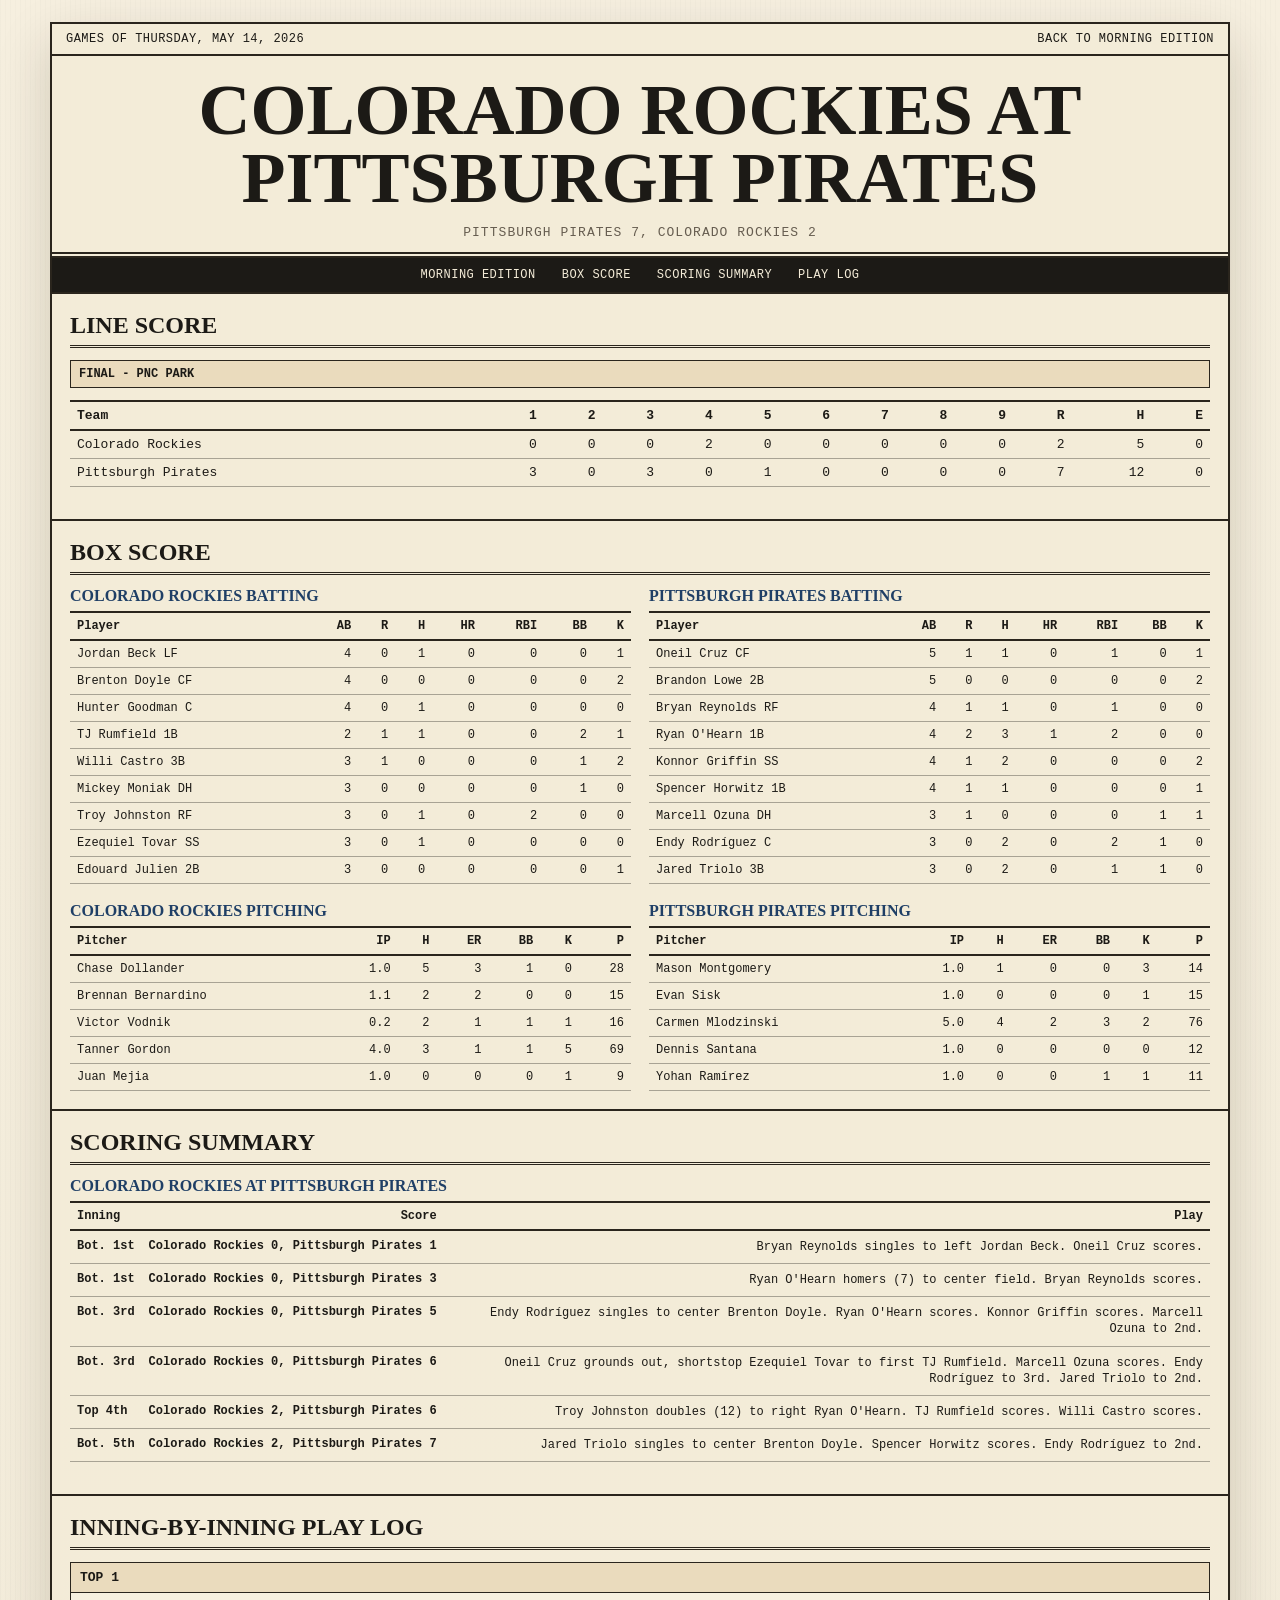
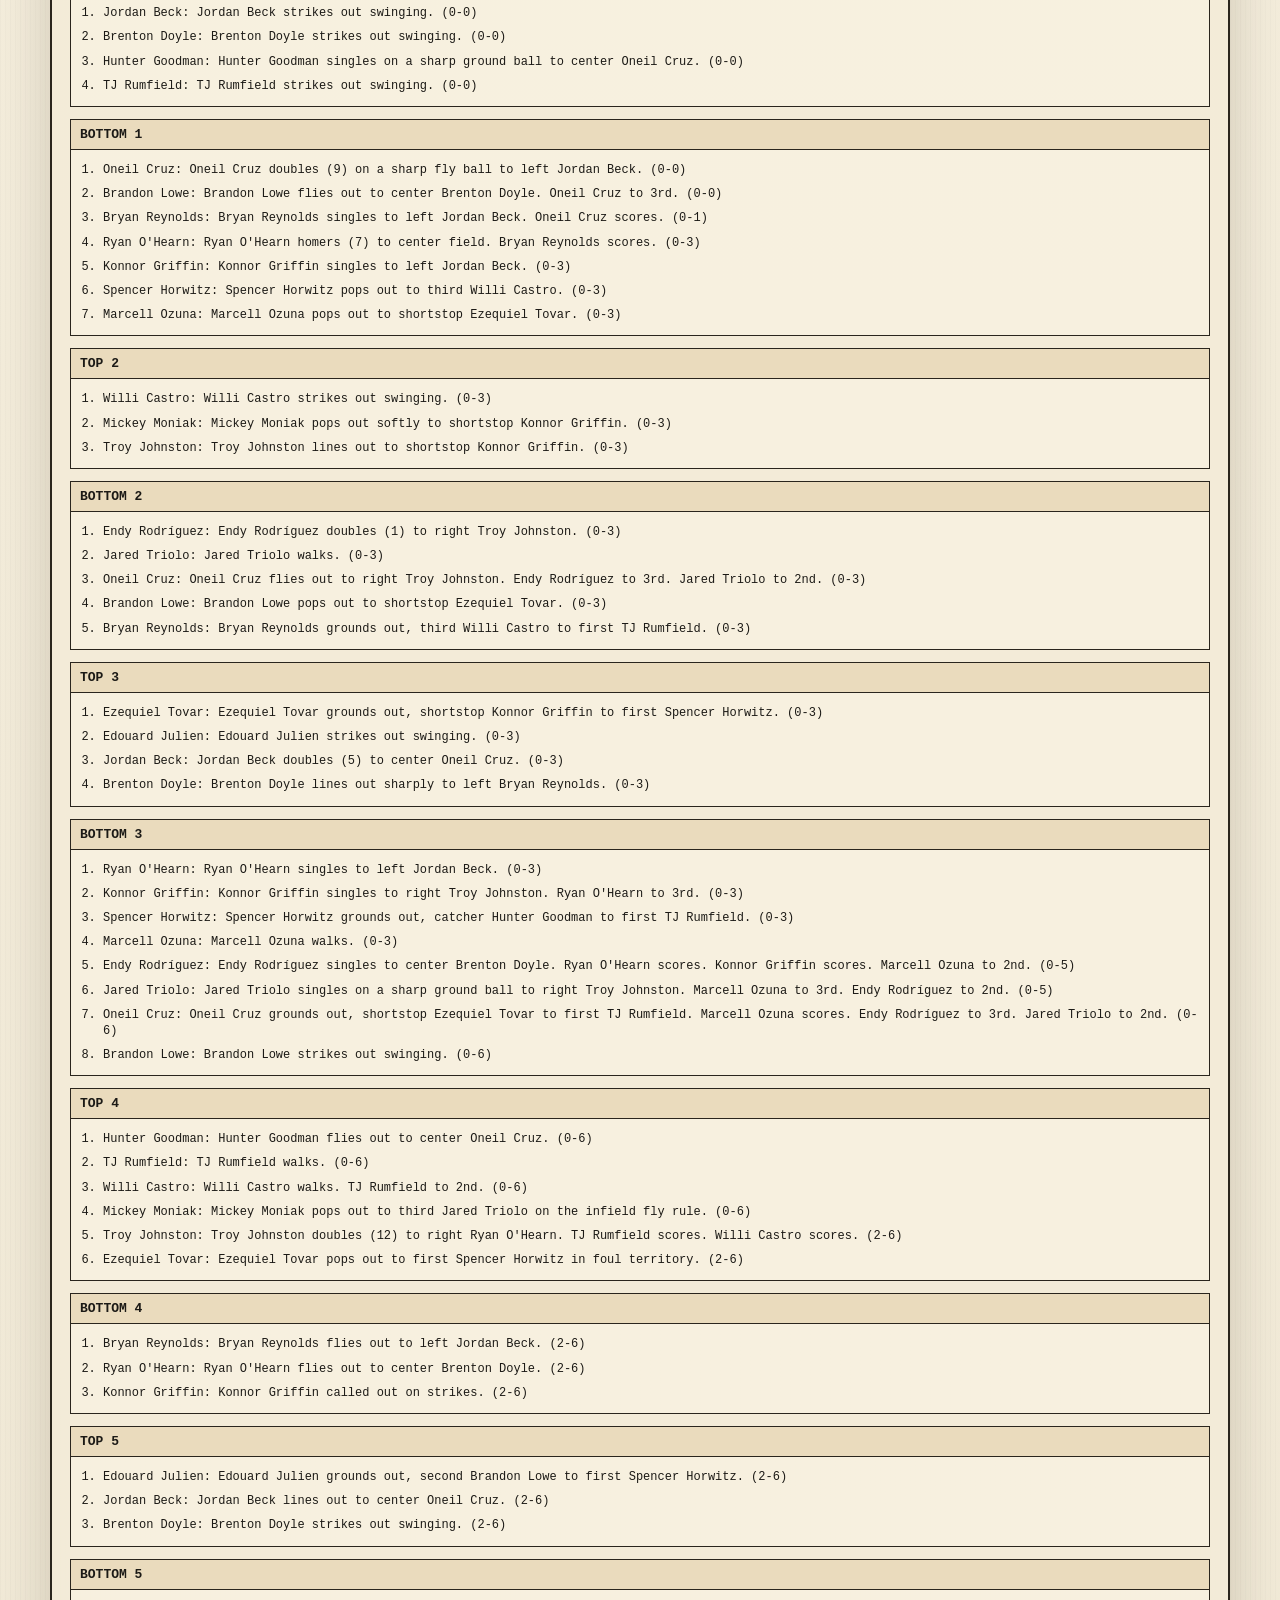
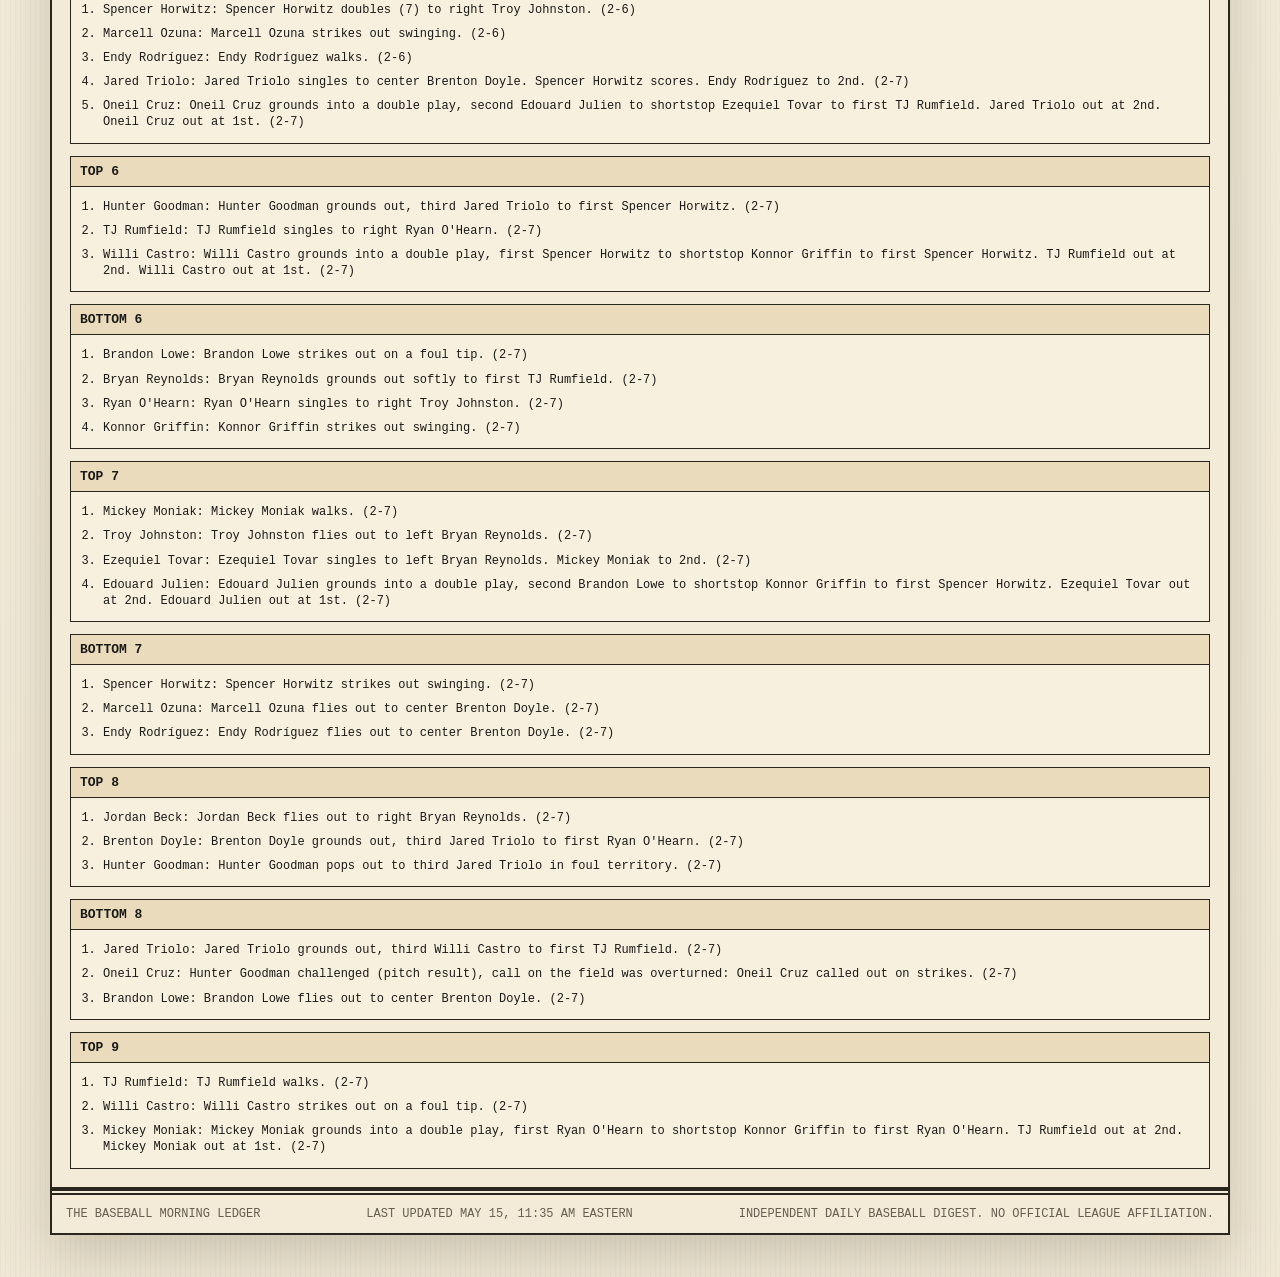
==== commit 104e54d8: "Simplify top issue bar" ====
--- a/game.html
+++ b/game.html
@@ -22,7 +22,6 @@
   <body>
     <main id="top" class="page">
       <div class="edition-bar">
-        <span>The Baseball Morning Ledger</span>
         <span>Full Game Record</span>
         <span><a href="index.html">Back To Morning Edition</a></span>
       </div>
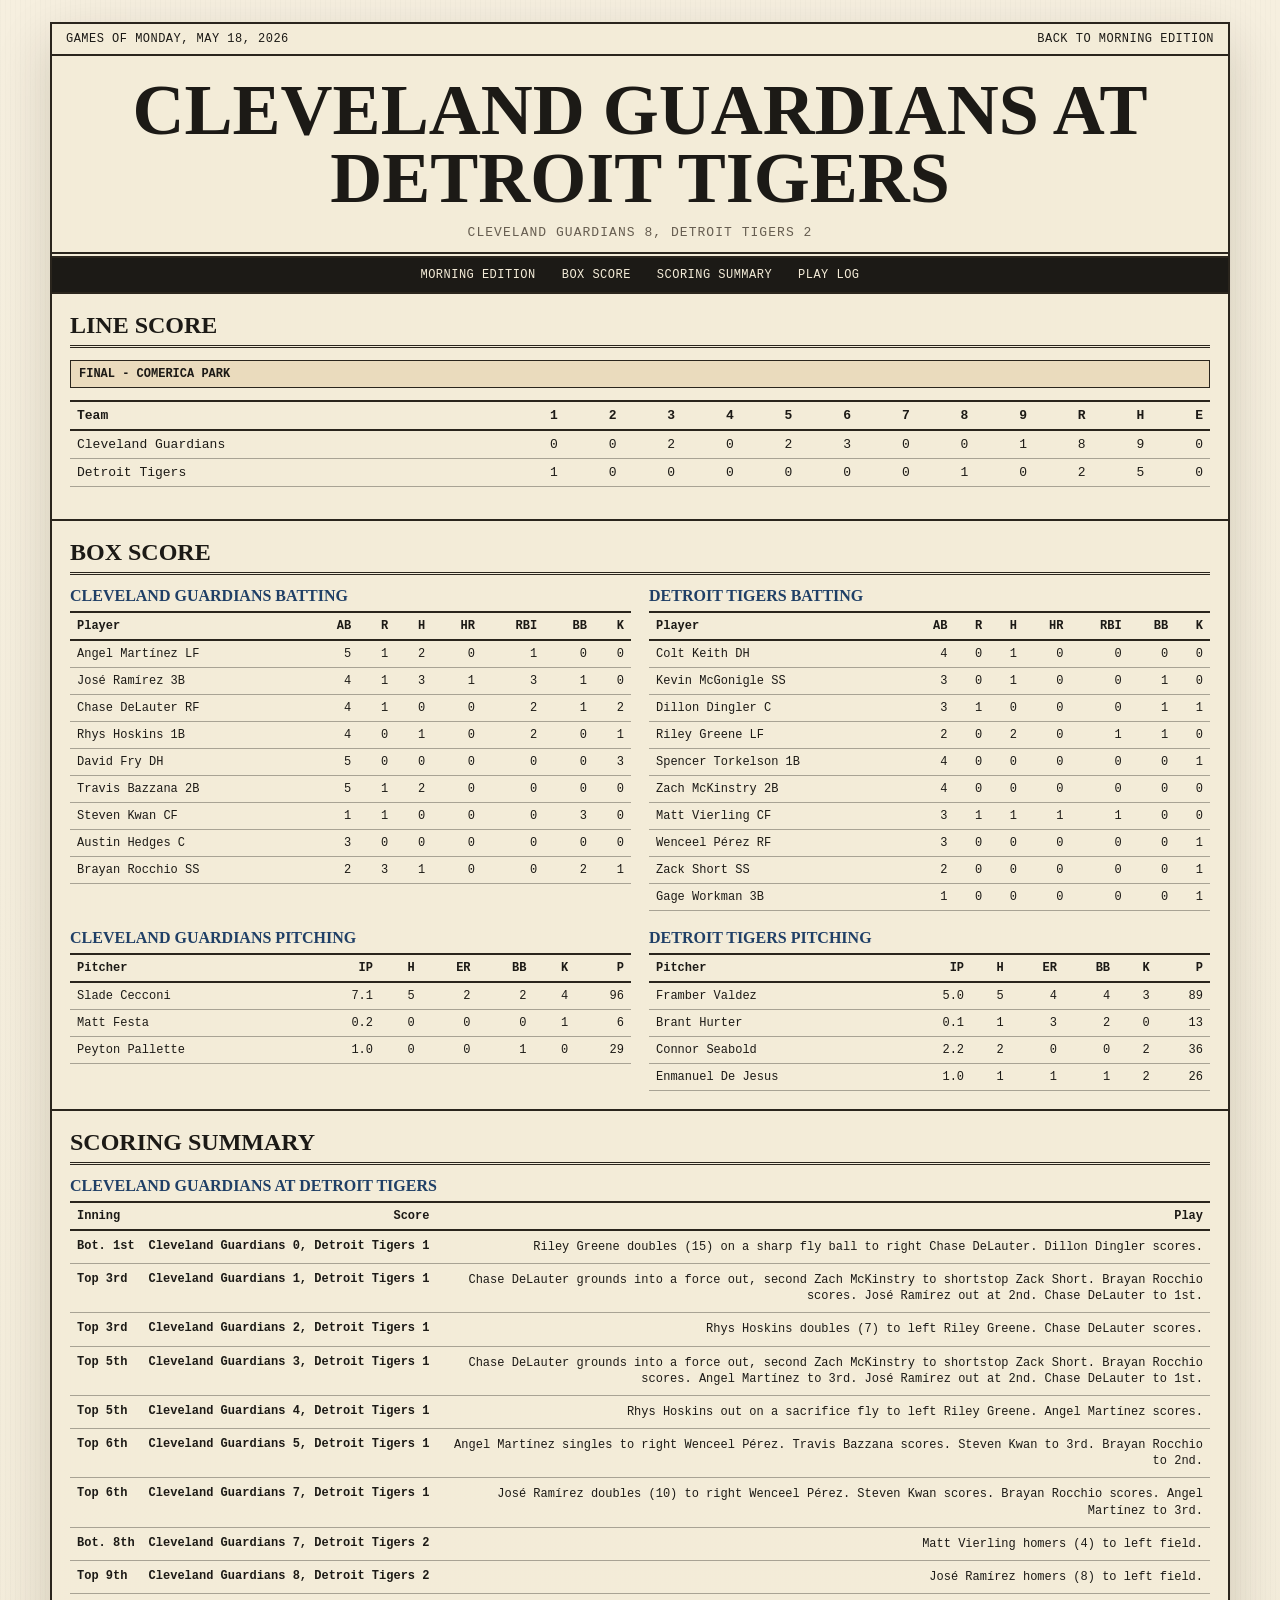
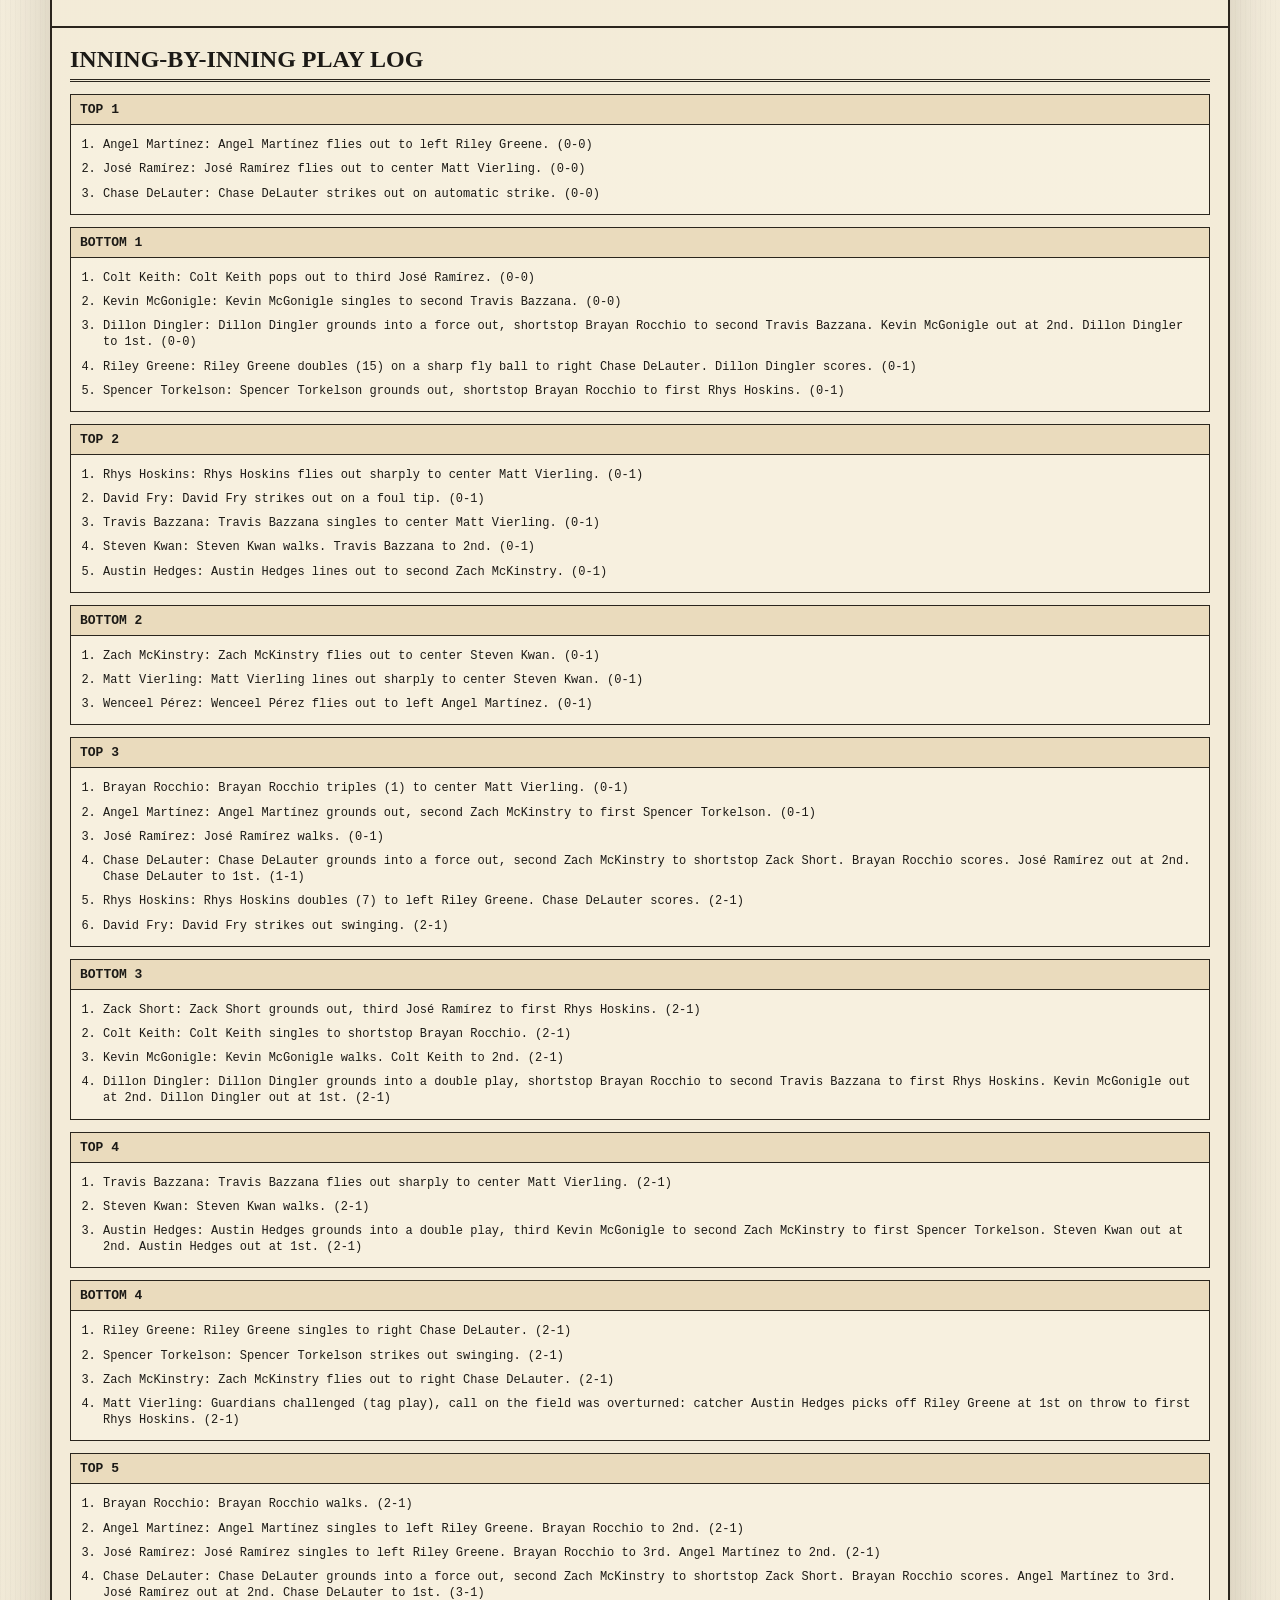
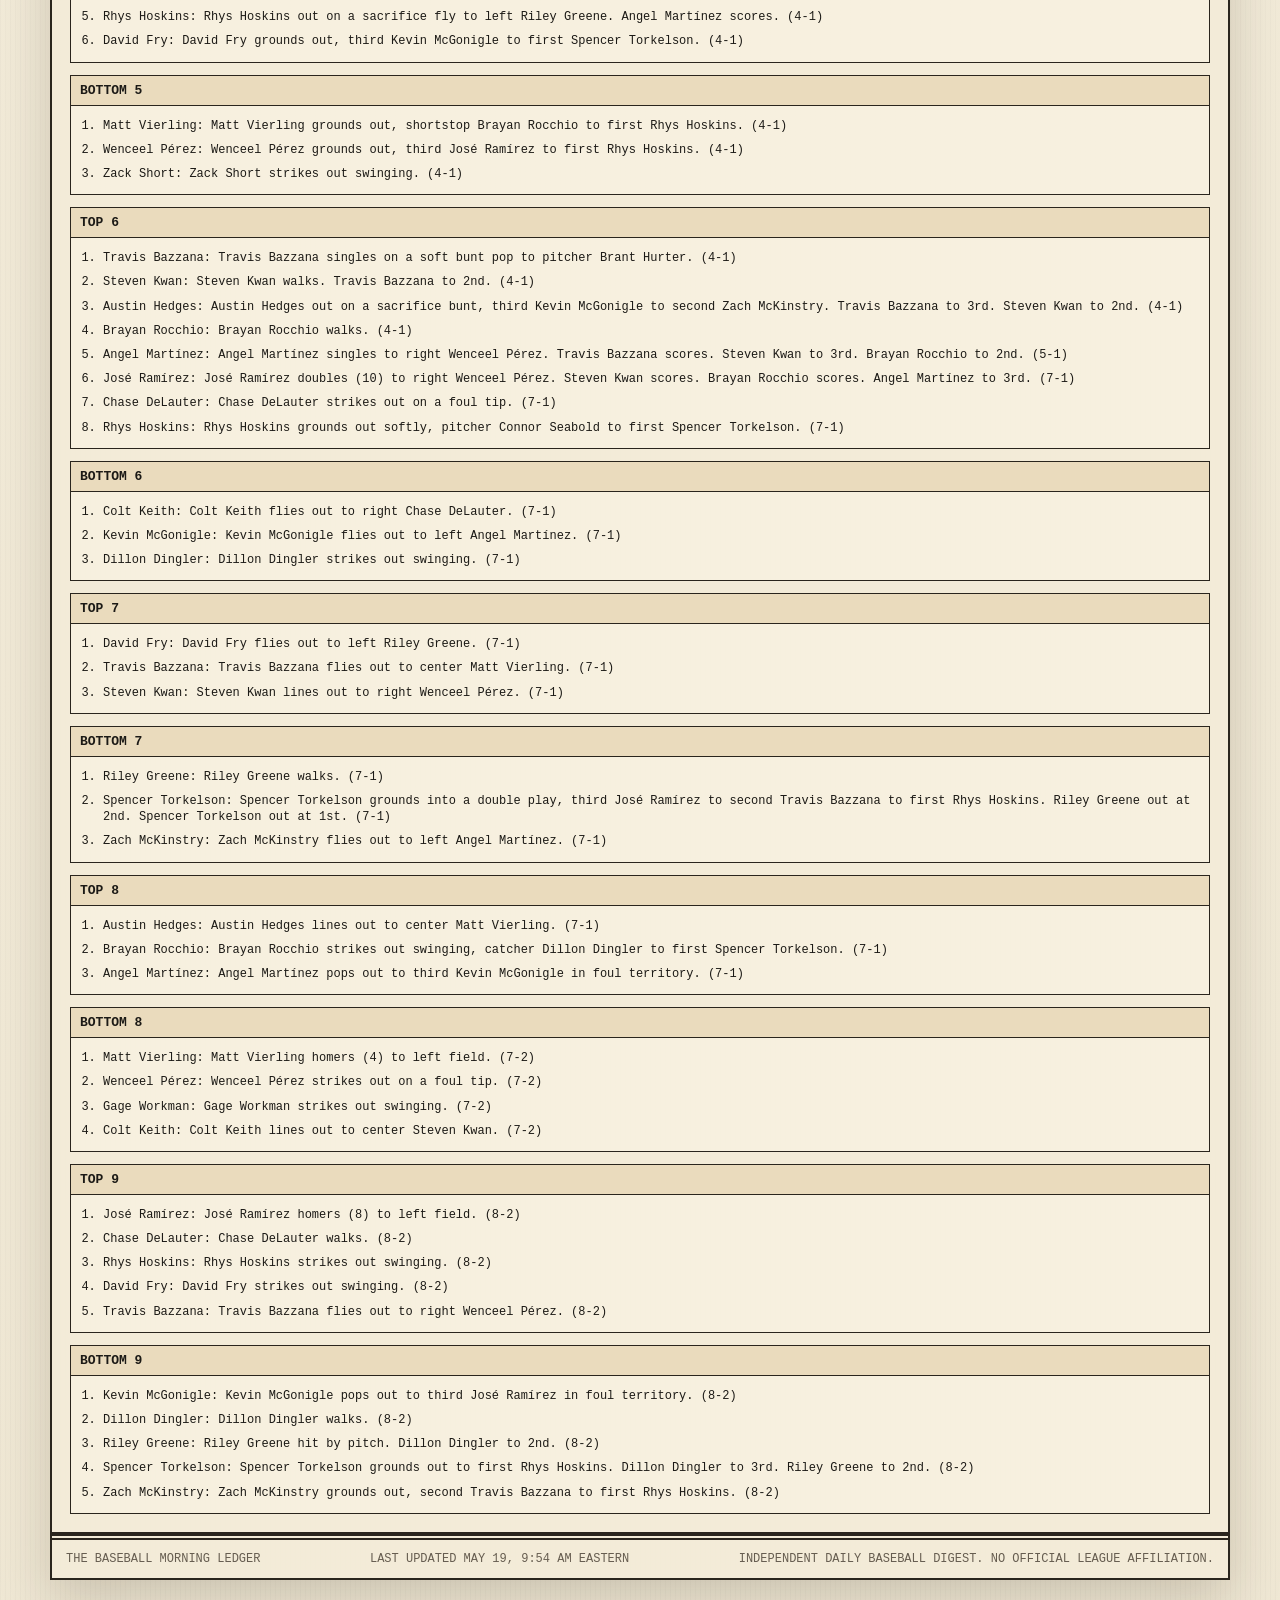
==== commit 4f0a9d2e: "Add custom domain" ====
--- a/game.html
+++ b/game.html
@@ -8,14 +8,14 @@
     <meta property="og:title" content="Full Game Record - The Baseball Morning Ledger">
     <meta property="og:description" content="Line score, box score, scoring summary, and inning-by-inning play log.">
     <meta property="og:type" content="website">
-    <meta property="og:url" content="https://baseball-morning-ledger.netlify.app/game.html">
-    <meta property="og:image" content="https://baseball-morning-ledger.netlify.app/social-card.png">
+    <meta property="og:url" content="https://baseballmorningledger.com/game.html">
+    <meta property="og:image" content="https://baseballmorningledger.com/social-card.png">
     <meta property="og:image:width" content="1200">
     <meta property="og:image:height" content="630">
     <meta name="twitter:card" content="summary_large_image">
     <meta name="twitter:title" content="Full Game Record - The Baseball Morning Ledger">
     <meta name="twitter:description" content="Line score, box score, scoring summary, and inning-by-inning play log.">
-    <meta name="twitter:image" content="https://baseball-morning-ledger.netlify.app/social-card.png">
+    <meta name="twitter:image" content="https://baseballmorningledger.com/social-card.png">
     <link rel="icon" href="favicon.svg" type="image/svg+xml">
     <link rel="stylesheet" href="ledger.css">
   </head>
--- a/ledger.css
+++ b/ledger.css
@@ -298,6 +298,8 @@
     padding: 9px 10px;
     font-size: 10px;
     line-height: 1.3;
+    text-align: center;
+    align-items: center;
   }
 
   .masthead {
